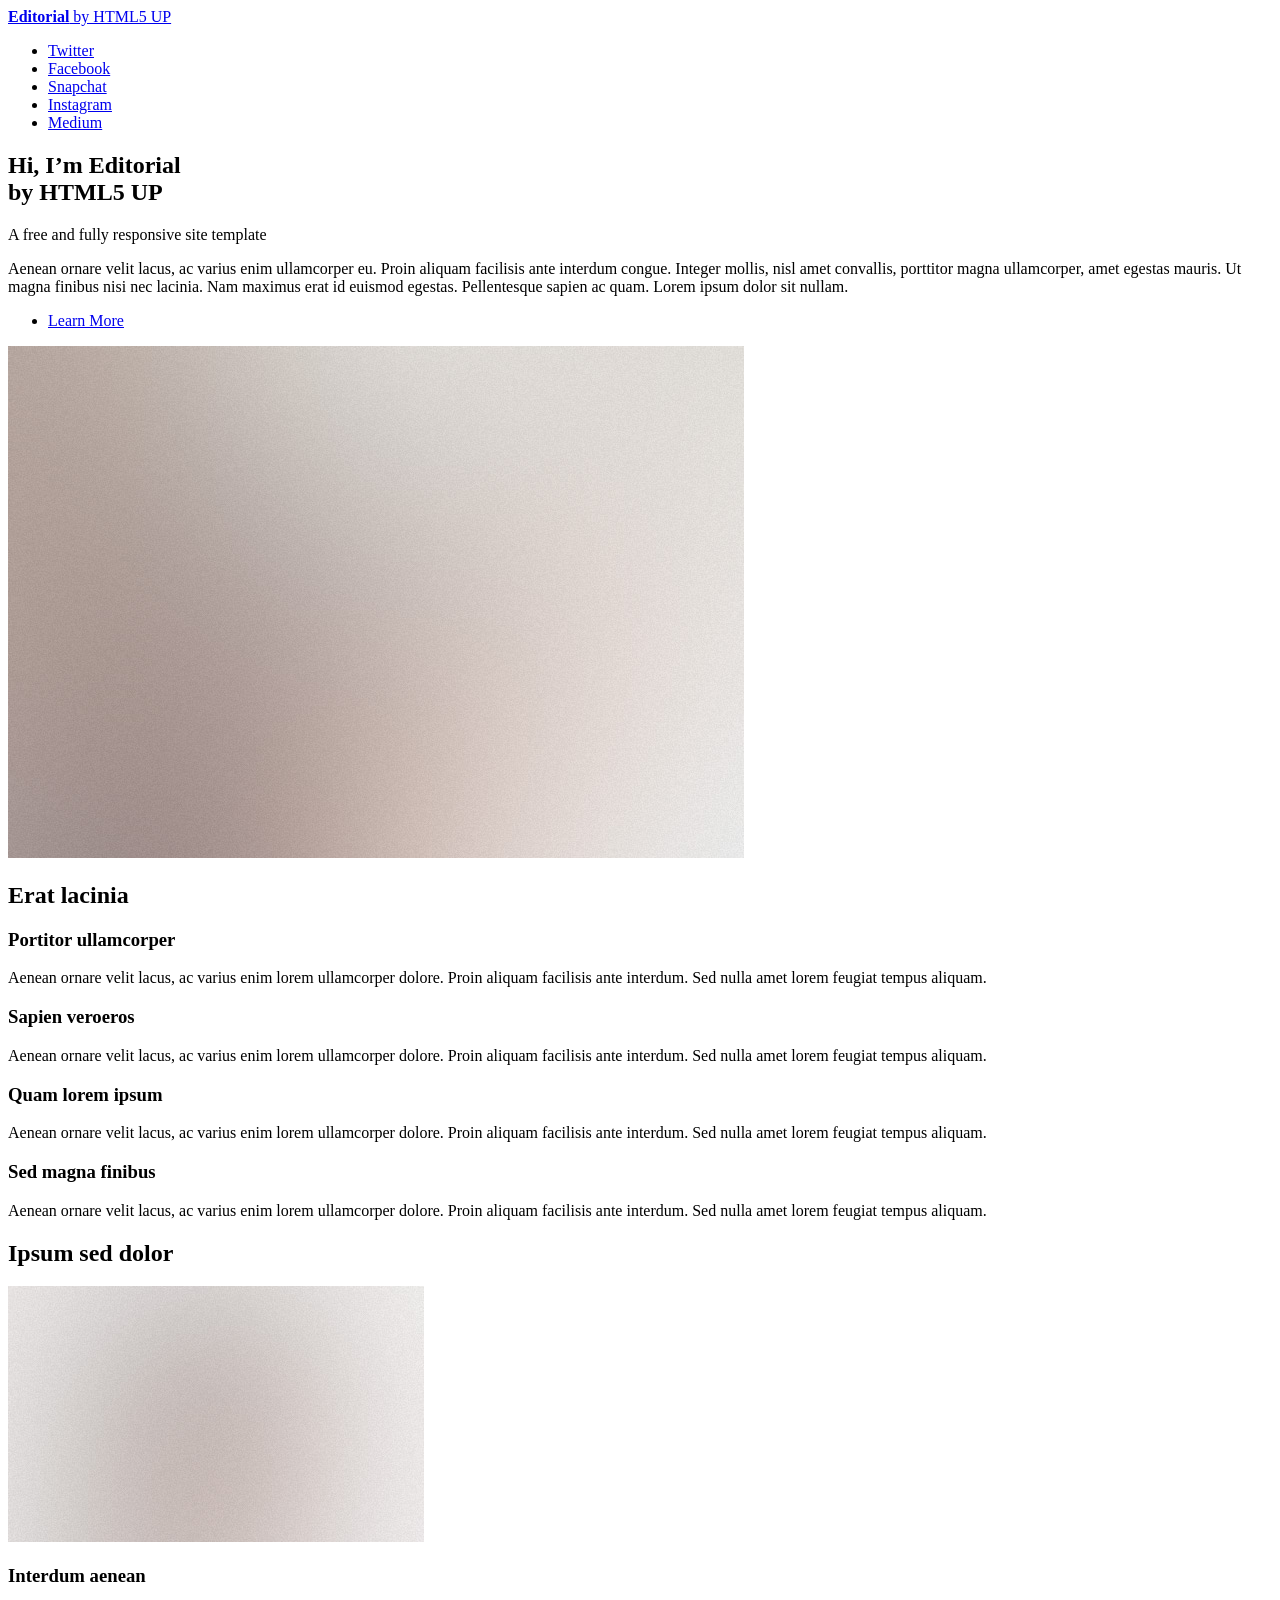
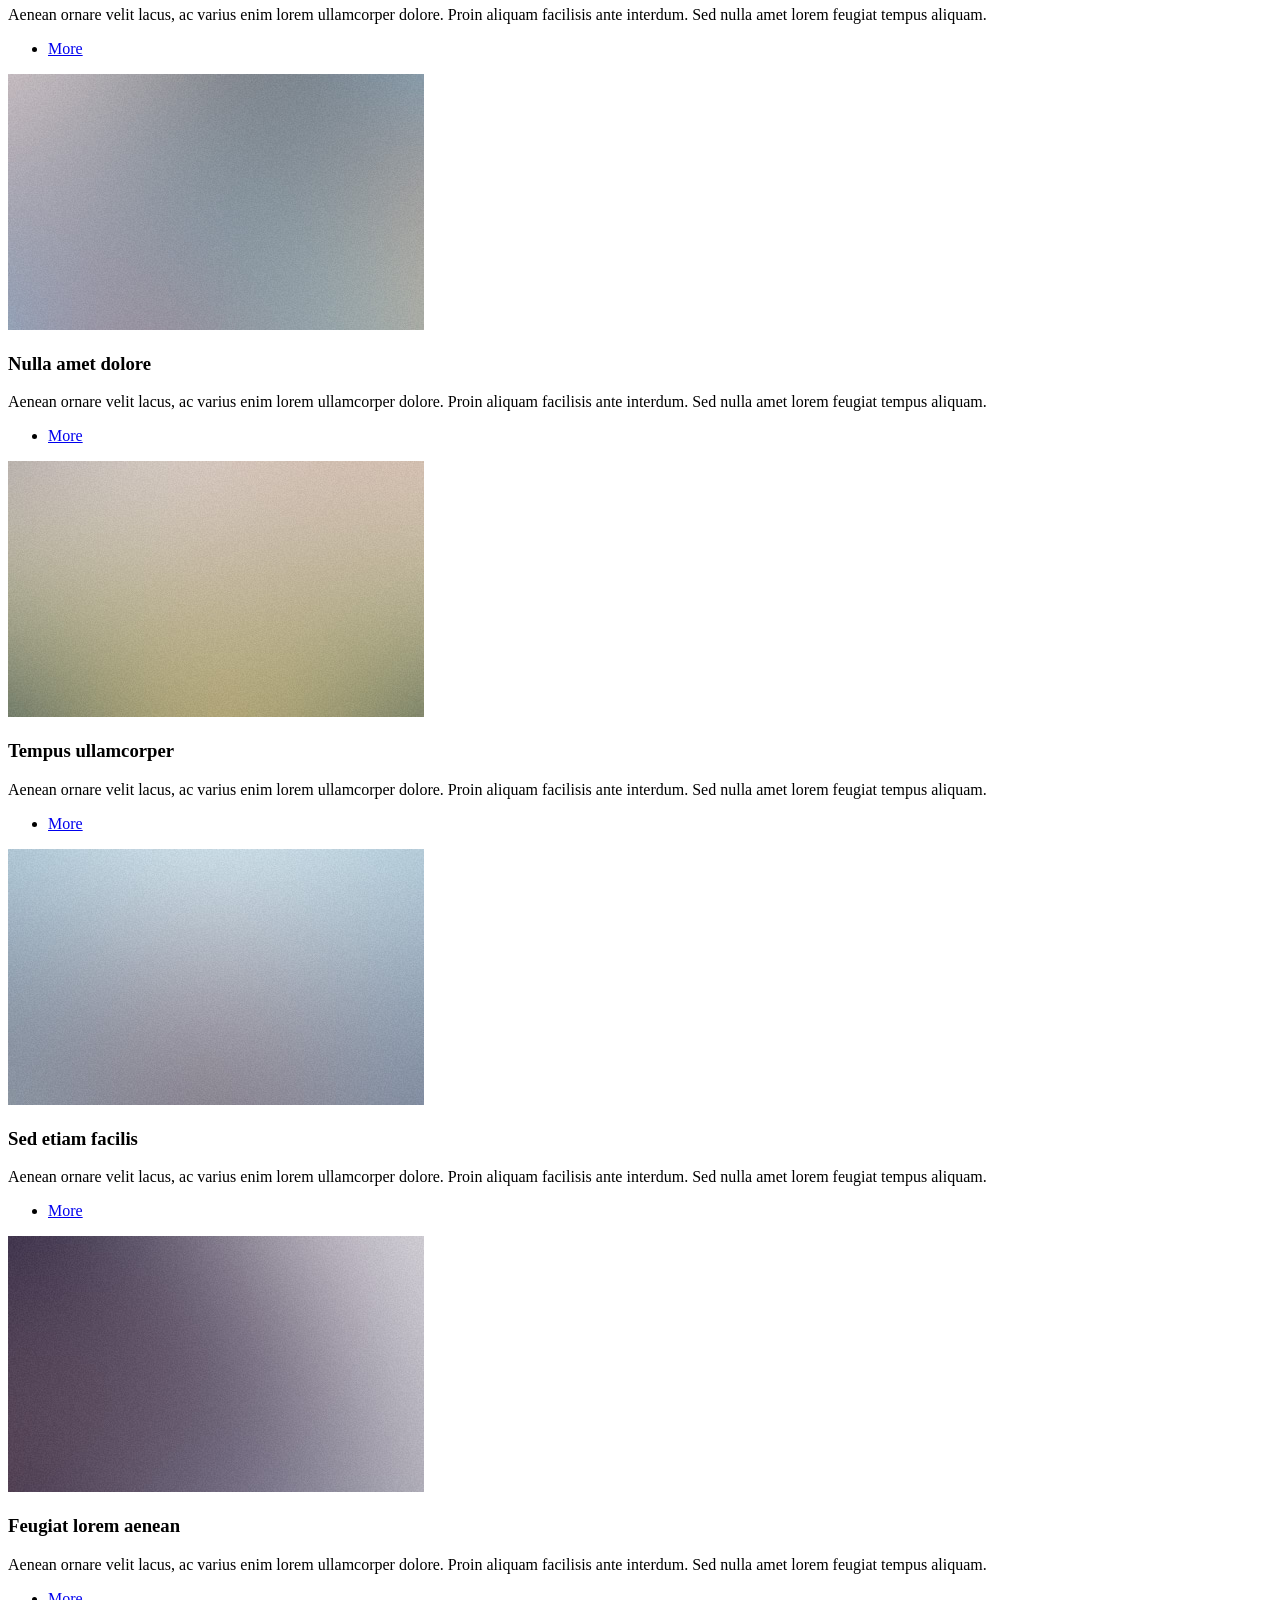
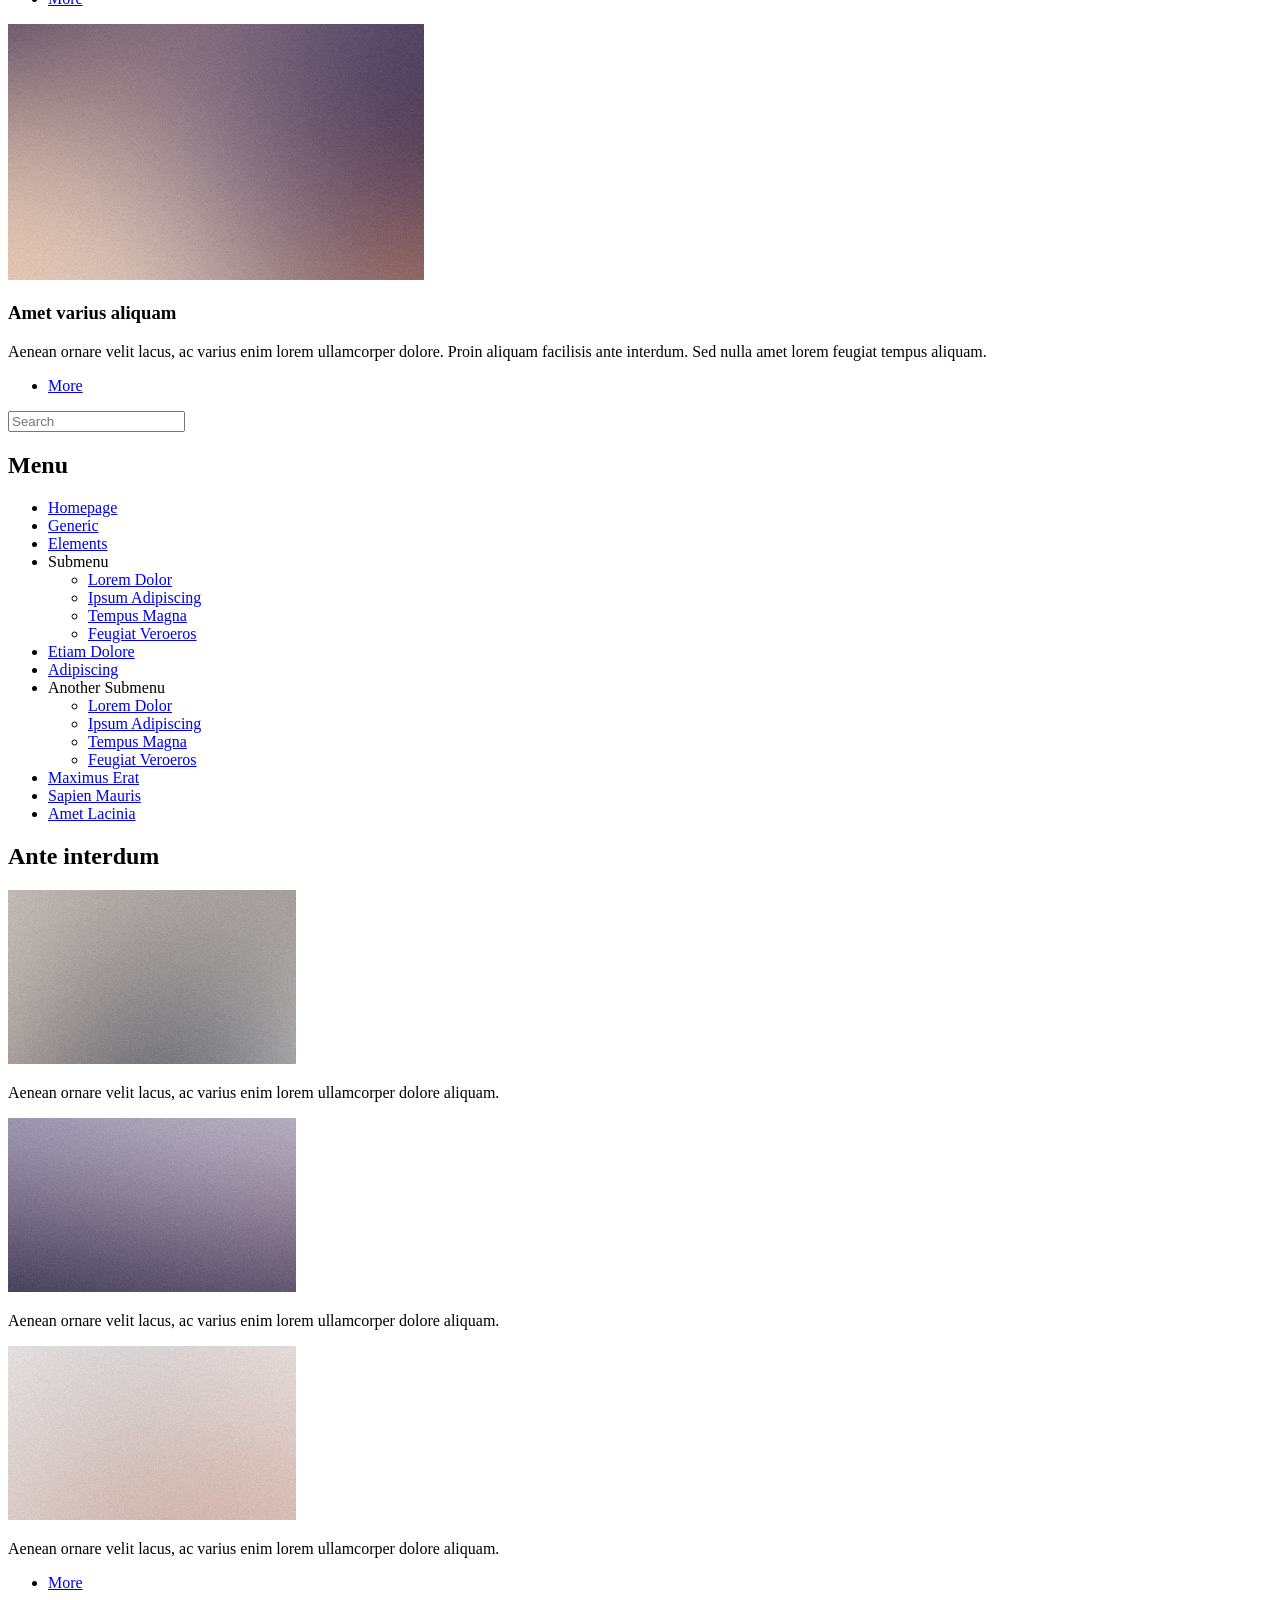
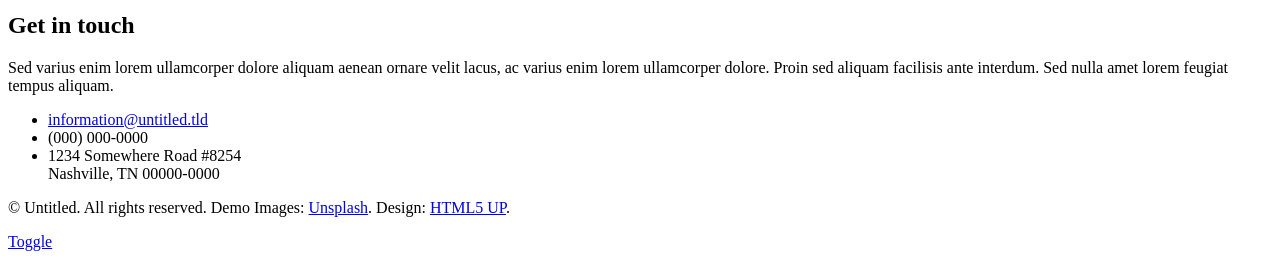
==== index.html @ 52101aff "Initial commit: HTML5 UP Editorial template" ====
<!DOCTYPE HTML>
<!--
	Editorial by HTML5 UP
	html5up.net | @ajlkn
	Free for personal and commercial use under the CCA 3.0 license (html5up.net/license)
-->
<html>
	<head>
		<title>Editorial by HTML5 UP</title>
		<meta charset="utf-8" />
		<meta name="viewport" content="width=device-width, initial-scale=1, user-scalable=no" />
		<link rel="stylesheet" href="assets/css/main.css" />
	</head>
	<body class="is-preload">

		<!-- Wrapper -->
			<div id="wrapper">

				<!-- Main -->
					<div id="main">
						<div class="inner">

							<!-- Header -->
								<header id="header">
									<a href="index.html" class="logo"><strong>Editorial</strong> by HTML5 UP</a>
									<ul class="icons">
										<li><a href="#" class="icon brands fa-twitter"><span class="label">Twitter</span></a></li>
										<li><a href="#" class="icon brands fa-facebook-f"><span class="label">Facebook</span></a></li>
										<li><a href="#" class="icon brands fa-snapchat-ghost"><span class="label">Snapchat</span></a></li>
										<li><a href="#" class="icon brands fa-instagram"><span class="label">Instagram</span></a></li>
										<li><a href="#" class="icon brands fa-medium-m"><span class="label">Medium</span></a></li>
									</ul>
								</header>

							<!-- Banner -->
								<section id="banner">
									<div class="content">
										<header>
											<h1>Hi, I’m Editorial<br />
											by HTML5 UP</h1>
											<p>A free and fully responsive site template</p>
										</header>
										<p>Aenean ornare velit lacus, ac varius enim ullamcorper eu. Proin aliquam facilisis ante interdum congue. Integer mollis, nisl amet convallis, porttitor magna ullamcorper, amet egestas mauris. Ut magna finibus nisi nec lacinia. Nam maximus erat id euismod egestas. Pellentesque sapien ac quam. Lorem ipsum dolor sit nullam.</p>
										<ul class="actions">
											<li><a href="#" class="button big">Learn More</a></li>
										</ul>
									</div>
									<span class="image object">
										<img src="images/pic10.jpg" alt="" />
									</span>
								</section>

							<!-- Section -->
								<section>
									<header class="major">
										<h2>Erat lacinia</h2>
									</header>
									<div class="features">
										<article>
											<span class="icon fa-gem"></span>
											<div class="content">
												<h3>Portitor ullamcorper</h3>
												<p>Aenean ornare velit lacus, ac varius enim lorem ullamcorper dolore. Proin aliquam facilisis ante interdum. Sed nulla amet lorem feugiat tempus aliquam.</p>
											</div>
										</article>
										<article>
											<span class="icon solid fa-paper-plane"></span>
											<div class="content">
												<h3>Sapien veroeros</h3>
												<p>Aenean ornare velit lacus, ac varius enim lorem ullamcorper dolore. Proin aliquam facilisis ante interdum. Sed nulla amet lorem feugiat tempus aliquam.</p>
											</div>
										</article>
										<article>
											<span class="icon solid fa-rocket"></span>
											<div class="content">
												<h3>Quam lorem ipsum</h3>
												<p>Aenean ornare velit lacus, ac varius enim lorem ullamcorper dolore. Proin aliquam facilisis ante interdum. Sed nulla amet lorem feugiat tempus aliquam.</p>
											</div>
										</article>
										<article>
											<span class="icon solid fa-signal"></span>
											<div class="content">
												<h3>Sed magna finibus</h3>
												<p>Aenean ornare velit lacus, ac varius enim lorem ullamcorper dolore. Proin aliquam facilisis ante interdum. Sed nulla amet lorem feugiat tempus aliquam.</p>
											</div>
										</article>
									</div>
								</section>

							<!-- Section -->
								<section>
									<header class="major">
										<h2>Ipsum sed dolor</h2>
									</header>
									<div class="posts">
										<article>
											<a href="#" class="image"><img src="images/pic01.jpg" alt="" /></a>
											<h3>Interdum aenean</h3>
											<p>Aenean ornare velit lacus, ac varius enim lorem ullamcorper dolore. Proin aliquam facilisis ante interdum. Sed nulla amet lorem feugiat tempus aliquam.</p>
											<ul class="actions">
												<li><a href="#" class="button">More</a></li>
											</ul>
										</article>
										<article>
											<a href="#" class="image"><img src="images/pic02.jpg" alt="" /></a>
											<h3>Nulla amet dolore</h3>
											<p>Aenean ornare velit lacus, ac varius enim lorem ullamcorper dolore. Proin aliquam facilisis ante interdum. Sed nulla amet lorem feugiat tempus aliquam.</p>
											<ul class="actions">
												<li><a href="#" class="button">More</a></li>
											</ul>
										</article>
										<article>
											<a href="#" class="image"><img src="images/pic03.jpg" alt="" /></a>
											<h3>Tempus ullamcorper</h3>
											<p>Aenean ornare velit lacus, ac varius enim lorem ullamcorper dolore. Proin aliquam facilisis ante interdum. Sed nulla amet lorem feugiat tempus aliquam.</p>
											<ul class="actions">
												<li><a href="#" class="button">More</a></li>
											</ul>
										</article>
										<article>
											<a href="#" class="image"><img src="images/pic04.jpg" alt="" /></a>
											<h3>Sed etiam facilis</h3>
											<p>Aenean ornare velit lacus, ac varius enim lorem ullamcorper dolore. Proin aliquam facilisis ante interdum. Sed nulla amet lorem feugiat tempus aliquam.</p>
											<ul class="actions">
												<li><a href="#" class="button">More</a></li>
											</ul>
										</article>
										<article>
											<a href="#" class="image"><img src="images/pic05.jpg" alt="" /></a>
											<h3>Feugiat lorem aenean</h3>
											<p>Aenean ornare velit lacus, ac varius enim lorem ullamcorper dolore. Proin aliquam facilisis ante interdum. Sed nulla amet lorem feugiat tempus aliquam.</p>
											<ul class="actions">
												<li><a href="#" class="button">More</a></li>
											</ul>
										</article>
										<article>
											<a href="#" class="image"><img src="images/pic06.jpg" alt="" /></a>
											<h3>Amet varius aliquam</h3>
											<p>Aenean ornare velit lacus, ac varius enim lorem ullamcorper dolore. Proin aliquam facilisis ante interdum. Sed nulla amet lorem feugiat tempus aliquam.</p>
											<ul class="actions">
												<li><a href="#" class="button">More</a></li>
											</ul>
										</article>
									</div>
								</section>

						</div>
					</div>

				<!-- Sidebar -->
					<div id="sidebar">
						<div class="inner">

							<!-- Search -->
								<section id="search" class="alt">
									<form method="post" action="#">
										<input type="text" name="query" id="query" placeholder="Search" />
									</form>
								</section>

							<!-- Menu -->
								<nav id="menu">
									<header class="major">
										<h2>Menu</h2>
									</header>
									<ul>
										<li><a href="index.html">Homepage</a></li>
										<li><a href="generic.html">Generic</a></li>
										<li><a href="elements.html">Elements</a></li>
										<li>
											<span class="opener">Submenu</span>
											<ul>
												<li><a href="#">Lorem Dolor</a></li>
												<li><a href="#">Ipsum Adipiscing</a></li>
												<li><a href="#">Tempus Magna</a></li>
												<li><a href="#">Feugiat Veroeros</a></li>
											</ul>
										</li>
										<li><a href="#">Etiam Dolore</a></li>
										<li><a href="#">Adipiscing</a></li>
										<li>
											<span class="opener">Another Submenu</span>
											<ul>
												<li><a href="#">Lorem Dolor</a></li>
												<li><a href="#">Ipsum Adipiscing</a></li>
												<li><a href="#">Tempus Magna</a></li>
												<li><a href="#">Feugiat Veroeros</a></li>
											</ul>
										</li>
										<li><a href="#">Maximus Erat</a></li>
										<li><a href="#">Sapien Mauris</a></li>
										<li><a href="#">Amet Lacinia</a></li>
									</ul>
								</nav>

							<!-- Section -->
								<section>
									<header class="major">
										<h2>Ante interdum</h2>
									</header>
									<div class="mini-posts">
										<article>
											<a href="#" class="image"><img src="images/pic07.jpg" alt="" /></a>
											<p>Aenean ornare velit lacus, ac varius enim lorem ullamcorper dolore aliquam.</p>
										</article>
										<article>
											<a href="#" class="image"><img src="images/pic08.jpg" alt="" /></a>
											<p>Aenean ornare velit lacus, ac varius enim lorem ullamcorper dolore aliquam.</p>
										</article>
										<article>
											<a href="#" class="image"><img src="images/pic09.jpg" alt="" /></a>
											<p>Aenean ornare velit lacus, ac varius enim lorem ullamcorper dolore aliquam.</p>
										</article>
									</div>
									<ul class="actions">
										<li><a href="#" class="button">More</a></li>
									</ul>
								</section>

							<!-- Section -->
								<section>
									<header class="major">
										<h2>Get in touch</h2>
									</header>
									<p>Sed varius enim lorem ullamcorper dolore aliquam aenean ornare velit lacus, ac varius enim lorem ullamcorper dolore. Proin sed aliquam facilisis ante interdum. Sed nulla amet lorem feugiat tempus aliquam.</p>
									<ul class="contact">
										<li class="icon solid fa-envelope"><a href="#">information@untitled.tld</a></li>
										<li class="icon solid fa-phone">(000) 000-0000</li>
										<li class="icon solid fa-home">1234 Somewhere Road #8254<br />
										Nashville, TN 00000-0000</li>
									</ul>
								</section>

							<!-- Footer -->
								<footer id="footer">
									<p class="copyright">&copy; Untitled. All rights reserved. Demo Images: <a href="https://unsplash.com">Unsplash</a>. Design: <a href="https://html5up.net">HTML5 UP</a>.</p>
								</footer>

						</div>
					</div>

			</div>

		<!-- Scripts -->
			<script src="assets/js/jquery.min.js"></script>
			<script src="assets/js/browser.min.js"></script>
			<script src="assets/js/breakpoints.min.js"></script>
			<script src="assets/js/util.js"></script>
			<script src="assets/js/main.js"></script>

	</body>
</html>
---- assets/css/main.css ----
@import url(fontawesome-all.min.css);
@import url("https://fonts.googleapis.com/css?family=Open+Sans:400,600,400italic,600italic|Roboto+Slab:400,700");
/*
	Editorial by HTML5 UP
	html5up.net | @ajlkn
	Free for personal and commercial use under the CCA 3.0 license (html5up.net/license)
*/
html, body, div, span, applet, object,
iframe, h1, h2, h3, h4, h5, h6, p, blockquote,
pre, a, abbr, acronym, address, big, cite,
code, del, dfn, em, img, ins, kbd, q, s, samp,
small, strike, strong, sub, sup, tt, var, b,
u, i, center, dl, dt, dd, ol, ul, li, fieldset,
form, label, legend, table, caption, tbody,
tfoot, thead, tr, th, td, article, aside,
canvas, details, embed, figure, figcaption,
footer, header, hgroup, menu, nav, output, ruby,
section, summary, time, mark, audio, video {
  margin: 0;
  padding: 0;
  border: 0;
  font-size: 100%;
  font: inherit;
  vertical-align: baseline; }

article, aside, details, figcaption, figure,
footer, header, hgroup, menu, nav, section {
  display: block; }

body {
  line-height: 1; }

ol, ul {
  list-style: none; }

blockquote, q {
  quotes: none; }
  blockquote:before, blockquote:after, q:before, q:after {
    content: '';
    content: none; }

table {
  border-collapse: collapse;
  border-spacing: 0; }

body {
  -webkit-text-size-adjust: none; }

mark {
  background-color: transparent;
  color: inherit; }

input::-moz-focus-inner {
  border: 0;
  padding: 0; }

input, select, textarea {
  -moz-appearance: none;
  -webkit-appearance: none;
  -ms-appearance: none;
  appearance: none; }

/* Basic */
@-ms-viewport {
  width: device-width; }

body {
  -ms-overflow-style: scrollbar; }

@media screen and (max-width: 480px) {
  html, body {
    min-width: 320px; } }

html {
  box-sizing: border-box; }

*, *:before, *:after {
  box-sizing: inherit; }

body {
  background: #ffffff; }
  body.is-preload *, body.is-preload *:before, body.is-preload *:after, body.is-resizing *, body.is-resizing *:before, body.is-resizing *:after {
    -moz-animation: none !important;
    -webkit-animation: none !important;
    -ms-animation: none !important;
    animation: none !important;
    -moz-transition: none !important;
    -webkit-transition: none !important;
    -ms-transition: none !important;
    transition: none !important; }

/* Type */
body, input, select, textarea {
  color: #7f888f;
  font-family: "Open Sans", sans-serif;
  font-size: 13pt;
  font-weight: 400;
  line-height: 1.65; }
  @media screen and (max-width: 1680px) {
    body, input, select, textarea {
      font-size: 11pt; } }
  @media screen and (max-width: 1280px) {
    body, input, select, textarea {
      font-size: 10pt; } }
  @media screen and (max-width: 360px) {
    body, input, select, textarea {
      font-size: 9pt; } }

a {
  -moz-transition: color 0.2s ease-in-out, border-bottom-color 0.2s ease-in-out;
  -webkit-transition: color 0.2s ease-in-out, border-bottom-color 0.2s ease-in-out;
  -ms-transition: color 0.2s ease-in-out, border-bottom-color 0.2s ease-in-out;
  transition: color 0.2s ease-in-out, border-bottom-color 0.2s ease-in-out;
  border-bottom: dotted 1px;
  color: #f56a6a;
  text-decoration: none; }
  a:hover {
    border-bottom-color: #f56a6a;
    color: #f56a6a !important; }
    a:hover strong {
      color: inherit; }

strong, b {
  color: #3d4449;
  font-weight: 600; }

em, i {
  font-style: italic; }

p {
  margin: 0 0 2em 0; }

h1, h2, h3, h4, h5, h6 {
  color: #3d4449;
  font-family: "Roboto Slab", serif;
  font-weight: 700;
  line-height: 1.5;
  margin: 0 0 1em 0; }
  h1 a, h2 a, h3 a, h4 a, h5 a, h6 a {
    color: inherit;
    text-decoration: none;
    border-bottom: 0; }

h1 {
  font-size: 4em;
  margin: 0 0 0.5em 0;
  line-height: 1.3; }

h2 {
  font-size: 1.75em; }

h3 {
  font-size: 1.25em; }

h4 {
  font-size: 1.1em; }

h5 {
  font-size: 0.9em; }

h6 {
  font-size: 0.7em; }

@media screen and (max-width: 1680px) {
  h1 {
    font-size: 3.5em; } }

@media screen and (max-width: 980px) {
  h1 {
    font-size: 3.25em; } }

@media screen and (max-width: 736px) {
  h1 {
    font-size: 2em;
    line-height: 1.4; }
  h2 {
    font-size: 1.5em; } }

sub {
  font-size: 0.8em;
  position: relative;
  top: 0.5em; }

sup {
  font-size: 0.8em;
  position: relative;
  top: -0.5em; }

blockquote {
  border-left: solid 3px rgba(210, 215, 217, 0.75);
  font-style: italic;
  margin: 0 0 2em 0;
  padding: 0.5em 0 0.5em 2em; }

code {
  background: rgba(230, 235, 237, 0.25);
  border-radius: 0.375em;
  border: solid 1px rgba(210, 215, 217, 0.75);
  font-family: "Courier New", monospace;
  font-size: 0.9em;
  margin: 0 0.25em;
  padding: 0.25em 0.65em; }

pre {
  -webkit-overflow-scrolling: touch;
  font-family: "Courier New", monospace;
  font-size: 0.9em;
  margin: 0 0 2em 0; }
  pre code {
    display: block;
    line-height: 1.75;
    padding: 1em 1.5em;
    overflow-x: auto; }

hr {
  border: 0;
  border-bottom: solid 1px rgba(210, 215, 217, 0.75);
  margin: 2em 0; }
  hr.major {
    margin: 3em 0; }

.align-left {
  text-align: left; }

.align-center {
  text-align: center; }

.align-right {
  text-align: right; }

/* Row */
.row {
  display: flex;
  flex-wrap: wrap;
  box-sizing: border-box;
  align-items: stretch; }
  .row > * {
    box-sizing: border-box; }
  .row.gtr-uniform > * > :last-child {
    margin-bottom: 0; }
  .row.aln-left {
    justify-content: flex-start; }
  .row.aln-center {
    justify-content: center; }
  .row.aln-right {
    justify-content: flex-end; }
  .row.aln-top {
    align-items: flex-start; }
  .row.aln-middle {
    align-items: center; }
  .row.aln-bottom {
    align-items: flex-end; }
  .row > .imp {
    order: -1; }
  .row > .col-1 {
    width: 8.33333%; }
  .row > .off-1 {
    margin-left: 8.33333%; }
  .row > .col-2 {
    width: 16.66667%; }
  .row > .off-2 {
    margin-left: 16.66667%; }
  .row > .col-3 {
    width: 25%; }
  .row > .off-3 {
    margin-left: 25%; }
  .row > .col-4 {
    width: 33.33333%; }
  .row > .off-4 {
    margin-left: 33.33333%; }
  .row > .col-5 {
    width: 41.66667%; }
  .row > .off-5 {
    margin-left: 41.66667%; }
  .row > .col-6 {
    width: 50%; }
  .row > .off-6 {
    margin-left: 50%; }
  .row > .col-7 {
    width: 58.33333%; }
  .row > .off-7 {
    margin-left: 58.33333%; }
  .row > .col-8 {
    width: 66.66667%; }
  .row > .off-8 {
    margin-left: 66.66667%; }
  .row > .col-9 {
    width: 75%; }
  .row > .off-9 {
    margin-left: 75%; }
  .row > .col-10 {
    width: 83.33333%; }
  .row > .off-10 {
    margin-left: 83.33333%; }
  .row > .col-11 {
    width: 91.66667%; }
  .row > .off-11 {
    margin-left: 91.66667%; }
  .row > .col-12 {
    width: 100%; }
  .row > .off-12 {
    margin-left: 100%; }
  .row.gtr-0 {
    margin-top: 0;
    margin-left: 0em; }
    .row.gtr-0 > * {
      padding: 0 0 0 0em; }
    .row.gtr-0.gtr-uniform {
      margin-top: 0em; }
      .row.gtr-0.gtr-uniform > * {
        padding-top: 0em; }
  .row.gtr-25 {
    margin-top: 0;
    margin-left: -0.375em; }
    .row.gtr-25 > * {
      padding: 0 0 0 0.375em; }
    .row.gtr-25.gtr-uniform {
      margin-top: -0.375em; }
      .row.gtr-25.gtr-uniform > * {
        padding-top: 0.375em; }
  .row.gtr-50 {
    margin-top: 0;
    margin-left: -0.75em; }
    .row.gtr-50 > * {
      padding: 0 0 0 0.75em; }
    .row.gtr-50.gtr-uniform {
      margin-top: -0.75em; }
      .row.gtr-50.gtr-uniform > * {
        padding-top: 0.75em; }
  .row {
    margin-top: 0;
    margin-left: -1.5em; }
    .row > * {
      padding: 0 0 0 1.5em; }
    .row.gtr-uniform {
      margin-top: -1.5em; }
      .row.gtr-uniform > * {
        padding-top: 1.5em; }
  .row.gtr-150 {
    margin-top: 0;
    margin-left: -2.25em; }
    .row.gtr-150 > * {
      padding: 0 0 0 2.25em; }
    .row.gtr-150.gtr-uniform {
      margin-top: -2.25em; }
      .row.gtr-150.gtr-uniform > * {
        padding-top: 2.25em; }
  .row.gtr-200 {
    margin-top: 0;
    margin-left: -3em; }
    .row.gtr-200 > * {
      padding: 0 0 0 3em; }
    .row.gtr-200.gtr-uniform {
      margin-top: -3em; }
      .row.gtr-200.gtr-uniform > * {
        padding-top: 3em; }
  @media screen and (max-width: 1680px) {
    .row {
      display: flex;
      flex-wrap: wrap;
      box-sizing: border-box;
      align-items: stretch; }
      .row > * {
        box-sizing: border-box; }
      .row.gtr-uniform > * > :last-child {
        margin-bottom: 0; }
      .row.aln-left {
        justify-content: flex-start; }
      .row.aln-center {
        justify-content: center; }
      .row.aln-right {
        justify-content: flex-end; }
      .row.aln-top {
        align-items: flex-start; }
      .row.aln-middle {
        align-items: center; }
      .row.aln-bottom {
        align-items: flex-end; }
      .row > .imp-xlarge {
        order: -1; }
      .row > .col-1-xlarge {
        width: 8.33333%; }
      .row > .off-1-xlarge {
        margin-left: 8.33333%; }
      .row > .col-2-xlarge {
        width: 16.66667%; }
      .row > .off-2-xlarge {
        margin-left: 16.66667%; }
      .row > .col-3-xlarge {
        width: 25%; }
      .row > .off-3-xlarge {
        margin-left: 25%; }
      .row > .col-4-xlarge {
        width: 33.33333%; }
      .row > .off-4-xlarge {
        margin-left: 33.33333%; }
      .row > .col-5-xlarge {
        width: 41.66667%; }
      .row > .off-5-xlarge {
        margin-left: 41.66667%; }
      .row > .col-6-xlarge {
        width: 50%; }
      .row > .off-6-xlarge {
        margin-left: 50%; }
      .row > .col-7-xlarge {
        width: 58.33333%; }
      .row > .off-7-xlarge {
        margin-left: 58.33333%; }
      .row > .col-8-xlarge {
        width: 66.66667%; }
      .row > .off-8-xlarge {
        margin-left: 66.66667%; }
      .row > .col-9-xlarge {
        width: 75%; }
      .row > .off-9-xlarge {
        margin-left: 75%; }
      .row > .col-10-xlarge {
        width: 83.33333%; }
      .row > .off-10-xlarge {
        margin-left: 83.33333%; }
      .row > .col-11-xlarge {
        width: 91.66667%; }
      .row > .off-11-xlarge {
        margin-left: 91.66667%; }
      .row > .col-12-xlarge {
        width: 100%; }
      .row > .off-12-xlarge {
        margin-left: 100%; }
      .row.gtr-0 {
        margin-top: 0;
        margin-left: 0em; }
        .row.gtr-0 > * {
          padding: 0 0 0 0em; }
        .row.gtr-0.gtr-uniform {
          margin-top: 0em; }
          .row.gtr-0.gtr-uniform > * {
            padding-top: 0em; }
      .row.gtr-25 {
        margin-top: 0;
        margin-left: -0.375em; }
        .row.gtr-25 > * {
          padding: 0 0 0 0.375em; }
        .row.gtr-25.gtr-uniform {
          margin-top: -0.375em; }
          .row.gtr-25.gtr-uniform > * {
            padding-top: 0.375em; }
      .row.gtr-50 {
        margin-top: 0;
        margin-left: -0.75em; }
        .row.gtr-50 > * {
          padding: 0 0 0 0.75em; }
        .row.gtr-50.gtr-uniform {
          margin-top: -0.75em; }
          .row.gtr-50.gtr-uniform > * {
            padding-top: 0.75em; }
      .row {
        margin-top: 0;
        margin-left: -1.5em; }
        .row > * {
          padding: 0 0 0 1.5em; }
        .row.gtr-uniform {
          margin-top: -1.5em; }
          .row.gtr-uniform > * {
            padding-top: 1.5em; }
      .row.gtr-150 {
        margin-top: 0;
        margin-left: -2.25em; }
        .row.gtr-150 > * {
          padding: 0 0 0 2.25em; }
        .row.gtr-150.gtr-uniform {
          margin-top: -2.25em; }
          .row.gtr-150.gtr-uniform > * {
            padding-top: 2.25em; }
      .row.gtr-200 {
        margin-top: 0;
        margin-left: -3em; }
        .row.gtr-200 > * {
          padding: 0 0 0 3em; }
        .row.gtr-200.gtr-uniform {
          margin-top: -3em; }
          .row.gtr-200.gtr-uniform > * {
            padding-top: 3em; } }
  @media screen and (max-width: 1280px) {
    .row {
      display: flex;
      flex-wrap: wrap;
      box-sizing: border-box;
      align-items: stretch; }
      .row > * {
        box-sizing: border-box; }
      .row.gtr-uniform > * > :last-child {
        margin-bottom: 0; }
      .row.aln-left {
        justify-content: flex-start; }
      .row.aln-center {
        justify-content: center; }
      .row.aln-right {
        justify-content: flex-end; }
      .row.aln-top {
        align-items: flex-start; }
      .row.aln-middle {
        align-items: center; }
      .row.aln-bottom {
        align-items: flex-end; }
      .row > .imp-large {
        order: -1; }
      .row > .col-1-large {
        width: 8.33333%; }
      .row > .off-1-large {
        margin-left: 8.33333%; }
      .row > .col-2-large {
        width: 16.66667%; }
      .row > .off-2-large {
        margin-left: 16.66667%; }
      .row > .col-3-large {
        width: 25%; }
      .row > .off-3-large {
        margin-left: 25%; }
      .row > .col-4-large {
        width: 33.33333%; }
      .row > .off-4-large {
        margin-left: 33.33333%; }
      .row > .col-5-large {
        width: 41.66667%; }
      .row > .off-5-large {
        margin-left: 41.66667%; }
      .row > .col-6-large {
        width: 50%; }
      .row > .off-6-large {
        margin-left: 50%; }
      .row > .col-7-large {
        width: 58.33333%; }
      .row > .off-7-large {
        margin-left: 58.33333%; }
      .row > .col-8-large {
        width: 66.66667%; }
      .row > .off-8-large {
        margin-left: 66.66667%; }
      .row > .col-9-large {
        width: 75%; }
      .row > .off-9-large {
        margin-left: 75%; }
      .row > .col-10-large {
        width: 83.33333%; }
      .row > .off-10-large {
        margin-left: 83.33333%; }
      .row > .col-11-large {
        width: 91.66667%; }
      .row > .off-11-large {
        margin-left: 91.66667%; }
      .row > .col-12-large {
        width: 100%; }
      .row > .off-12-large {
        margin-left: 100%; }
      .row.gtr-0 {
        margin-top: 0;
        margin-left: 0em; }
        .row.gtr-0 > * {
          padding: 0 0 0 0em; }
        .row.gtr-0.gtr-uniform {
          margin-top: 0em; }
          .row.gtr-0.gtr-uniform > * {
            padding-top: 0em; }
      .row.gtr-25 {
        margin-top: 0;
        margin-left: -0.375em; }
        .row.gtr-25 > * {
          padding: 0 0 0 0.375em; }
        .row.gtr-25.gtr-uniform {
          margin-top: -0.375em; }
          .row.gtr-25.gtr-uniform > * {
            padding-top: 0.375em; }
      .row.gtr-50 {
        margin-top: 0;
        margin-left: -0.75em; }
        .row.gtr-50 > * {
          padding: 0 0 0 0.75em; }
        .row.gtr-50.gtr-uniform {
          margin-top: -0.75em; }
          .row.gtr-50.gtr-uniform > * {
            padding-top: 0.75em; }
      .row {
        margin-top: 0;
        margin-left: -1.5em; }
        .row > * {
          padding: 0 0 0 1.5em; }
        .row.gtr-uniform {
          margin-top: -1.5em; }
          .row.gtr-uniform > * {
            padding-top: 1.5em; }
      .row.gtr-150 {
        margin-top: 0;
        margin-left: -2.25em; }
        .row.gtr-150 > * {
          padding: 0 0 0 2.25em; }
        .row.gtr-150.gtr-uniform {
          margin-top: -2.25em; }
          .row.gtr-150.gtr-uniform > * {
            padding-top: 2.25em; }
      .row.gtr-200 {
        margin-top: 0;
        margin-left: -3em; }
        .row.gtr-200 > * {
          padding: 0 0 0 3em; }
        .row.gtr-200.gtr-uniform {
          margin-top: -3em; }
          .row.gtr-200.gtr-uniform > * {
            padding-top: 3em; } }
  @media screen and (max-width: 980px) {
    .row {
      display: flex;
      flex-wrap: wrap;
      box-sizing: border-box;
      align-items: stretch; }
      .row > * {
        box-sizing: border-box; }
      .row.gtr-uniform > * > :last-child {
        margin-bottom: 0; }
      .row.aln-left {
        justify-content: flex-start; }
      .row.aln-center {
        justify-content: center; }
      .row.aln-right {
        justify-content: flex-end; }
      .row.aln-top {
        align-items: flex-start; }
      .row.aln-middle {
        align-items: center; }
      .row.aln-bottom {
        align-items: flex-end; }
      .row > .imp-medium {
        order: -1; }
      .row > .col-1-medium {
        width: 8.33333%; }
      .row > .off-1-medium {
        margin-left: 8.33333%; }
      .row > .col-2-medium {
        width: 16.66667%; }
      .row > .off-2-medium {
        margin-left: 16.66667%; }
      .row > .col-3-medium {
        width: 25%; }
      .row > .off-3-medium {
        margin-left: 25%; }
      .row > .col-4-medium {
        width: 33.33333%; }
      .row > .off-4-medium {
        margin-left: 33.33333%; }
      .row > .col-5-medium {
        width: 41.66667%; }
      .row > .off-5-medium {
        margin-left: 41.66667%; }
      .row > .col-6-medium {
        width: 50%; }
      .row > .off-6-medium {
        margin-left: 50%; }
      .row > .col-7-medium {
        width: 58.33333%; }
      .row > .off-7-medium {
        margin-left: 58.33333%; }
      .row > .col-8-medium {
        width: 66.66667%; }
      .row > .off-8-medium {
        margin-left: 66.66667%; }
      .row > .col-9-medium {
        width: 75%; }
      .row > .off-9-medium {
        margin-left: 75%; }
      .row > .col-10-medium {
        width: 83.33333%; }
      .row > .off-10-medium {
        margin-left: 83.33333%; }
      .row > .col-11-medium {
        width: 91.66667%; }
      .row > .off-11-medium {
        margin-left: 91.66667%; }
      .row > .col-12-medium {
        width: 100%; }
      .row > .off-12-medium {
        margin-left: 100%; }
      .row.gtr-0 {
        margin-top: 0;
        margin-left: 0em; }
        .row.gtr-0 > * {
          padding: 0 0 0 0em; }
        .row.gtr-0.gtr-uniform {
          margin-top: 0em; }
          .row.gtr-0.gtr-uniform > * {
            padding-top: 0em; }
      .row.gtr-25 {
        margin-top: 0;
        margin-left: -0.375em; }
        .row.gtr-25 > * {
          padding: 0 0 0 0.375em; }
        .row.gtr-25.gtr-uniform {
          margin-top: -0.375em; }
          .row.gtr-25.gtr-uniform > * {
            padding-top: 0.375em; }
      .row.gtr-50 {
        margin-top: 0;
        margin-left: -0.75em; }
        .row.gtr-50 > * {
          padding: 0 0 0 0.75em; }
        .row.gtr-50.gtr-uniform {
          margin-top: -0.75em; }
          .row.gtr-50.gtr-uniform > * {
            padding-top: 0.75em; }
      .row {
        margin-top: 0;
        margin-left: -1.5em; }
        .row > * {
          padding: 0 0 0 1.5em; }
        .row.gtr-uniform {
          margin-top: -1.5em; }
          .row.gtr-uniform > * {
            padding-top: 1.5em; }
      .row.gtr-150 {
        margin-top: 0;
        margin-left: -2.25em; }
        .row.gtr-150 > * {
          padding: 0 0 0 2.25em; }
        .row.gtr-150.gtr-uniform {
          margin-top: -2.25em; }
          .row.gtr-150.gtr-uniform > * {
            padding-top: 2.25em; }
      .row.gtr-200 {
        margin-top: 0;
        margin-left: -3em; }
        .row.gtr-200 > * {
          padding: 0 0 0 3em; }
        .row.gtr-200.gtr-uniform {
          margin-top: -3em; }
          .row.gtr-200.gtr-uniform > * {
            padding-top: 3em; } }
  @media screen and (max-width: 736px) {
    .row {
      display: flex;
      flex-wrap: wrap;
      box-sizing: border-box;
      align-items: stretch; }
      .row > * {
        box-sizing: border-box; }
      .row.gtr-uniform > * > :last-child {
        margin-bottom: 0; }
      .row.aln-left {
        justify-content: flex-start; }
      .row.aln-center {
        justify-content: center; }
      .row.aln-right {
        justify-content: flex-end; }
      .row.aln-top {
        align-items: flex-start; }
      .row.aln-middle {
        align-items: center; }
      .row.aln-bottom {
        align-items: flex-end; }
      .row > .imp-small {
        order: -1; }
      .row > .col-1-small {
        width: 8.33333%; }
      .row > .off-1-small {
        margin-left: 8.33333%; }
      .row > .col-2-small {
        width: 16.66667%; }
      .row > .off-2-small {
        margin-left: 16.66667%; }
      .row > .col-3-small {
        width: 25%; }
      .row > .off-3-small {
        margin-left: 25%; }
      .row > .col-4-small {
        width: 33.33333%; }
      .row > .off-4-small {
        margin-left: 33.33333%; }
      .row > .col-5-small {
        width: 41.66667%; }
      .row > .off-5-small {
        margin-left: 41.66667%; }
      .row > .col-6-small {
        width: 50%; }
      .row > .off-6-small {
        margin-left: 50%; }
      .row > .col-7-small {
        width: 58.33333%; }
      .row > .off-7-small {
        margin-left: 58.33333%; }
      .row > .col-8-small {
        width: 66.66667%; }
      .row > .off-8-small {
        margin-left: 66.66667%; }
      .row > .col-9-small {
        width: 75%; }
      .row > .off-9-small {
        margin-left: 75%; }
      .row > .col-10-small {
        width: 83.33333%; }
      .row > .off-10-small {
        margin-left: 83.33333%; }
      .row > .col-11-small {
        width: 91.66667%; }
      .row > .off-11-small {
        margin-left: 91.66667%; }
      .row > .col-12-small {
        width: 100%; }
      .row > .off-12-small {
        margin-left: 100%; }
      .row.gtr-0 {
        margin-top: 0;
        margin-left: 0em; }
        .row.gtr-0 > * {
          padding: 0 0 0 0em; }
        .row.gtr-0.gtr-uniform {
          margin-top: 0em; }
          .row.gtr-0.gtr-uniform > * {
            padding-top: 0em; }
      .row.gtr-25 {
        margin-top: 0;
        margin-left: -0.375em; }
        .row.gtr-25 > * {
          padding: 0 0 0 0.375em; }
        .row.gtr-25.gtr-uniform {
          margin-top: -0.375em; }
          .row.gtr-25.gtr-uniform > * {
            padding-top: 0.375em; }
      .row.gtr-50 {
        margin-top: 0;
        margin-left: -0.75em; }
        .row.gtr-50 > * {
          padding: 0 0 0 0.75em; }
        .row.gtr-50.gtr-uniform {
          margin-top: -0.75em; }
          .row.gtr-50.gtr-uniform > * {
            padding-top: 0.75em; }
      .row {
        margin-top: 0;
        margin-left: -1.5em; }
        .row > * {
          padding: 0 0 0 1.5em; }
        .row.gtr-uniform {
          margin-top: -1.5em; }
          .row.gtr-uniform > * {
            padding-top: 1.5em; }
      .row.gtr-150 {
        margin-top: 0;
        margin-left: -2.25em; }
        .row.gtr-150 > * {
          padding: 0 0 0 2.25em; }
        .row.gtr-150.gtr-uniform {
          margin-top: -2.25em; }
          .row.gtr-150.gtr-uniform > * {
            padding-top: 2.25em; }
      .row.gtr-200 {
        margin-top: 0;
        margin-left: -3em; }
        .row.gtr-200 > * {
          padding: 0 0 0 3em; }
        .row.gtr-200.gtr-uniform {
          margin-top: -3em; }
          .row.gtr-200.gtr-uniform > * {
            padding-top: 3em; } }
  @media screen and (max-width: 480px) {
    .row {
      display: flex;
      flex-wrap: wrap;
      box-sizing: border-box;
      align-items: stretch; }
      .row > * {
        box-sizing: border-box; }
      .row.gtr-uniform > * > :last-child {
        margin-bottom: 0; }
      .row.aln-left {
        justify-content: flex-start; }
      .row.aln-center {
        justify-content: center; }
      .row.aln-right {
        justify-content: flex-end; }
      .row.aln-top {
        align-items: flex-start; }
      .row.aln-middle {
        align-items: center; }
      .row.aln-bottom {
        align-items: flex-end; }
      .row > .imp-xsmall {
        order: -1; }
      .row > .col-1-xsmall {
        width: 8.33333%; }
      .row > .off-1-xsmall {
        margin-left: 8.33333%; }
      .row > .col-2-xsmall {
        width: 16.66667%; }
      .row > .off-2-xsmall {
        margin-left: 16.66667%; }
      .row > .col-3-xsmall {
        width: 25%; }
      .row > .off-3-xsmall {
        margin-left: 25%; }
      .row > .col-4-xsmall {
        width: 33.33333%; }
      .row > .off-4-xsmall {
        margin-left: 33.33333%; }
      .row > .col-5-xsmall {
        width: 41.66667%; }
      .row > .off-5-xsmall {
        margin-left: 41.66667%; }
      .row > .col-6-xsmall {
        width: 50%; }
      .row > .off-6-xsmall {
        margin-left: 50%; }
      .row > .col-7-xsmall {
        width: 58.33333%; }
      .row > .off-7-xsmall {
        margin-left: 58.33333%; }
      .row > .col-8-xsmall {
        width: 66.66667%; }
      .row > .off-8-xsmall {
        margin-left: 66.66667%; }
      .row > .col-9-xsmall {
        width: 75%; }
      .row > .off-9-xsmall {
        margin-left: 75%; }
      .row > .col-10-xsmall {
        width: 83.33333%; }
      .row > .off-10-xsmall {
        margin-left: 83.33333%; }
      .row > .col-11-xsmall {
        width: 91.66667%; }
      .row > .off-11-xsmall {
        margin-left: 91.66667%; }
      .row > .col-12-xsmall {
        width: 100%; }
      .row > .off-12-xsmall {
        margin-left: 100%; }
      .row.gtr-0 {
        margin-top: 0;
        margin-left: 0em; }
        .row.gtr-0 > * {
          padding: 0 0 0 0em; }
        .row.gtr-0.gtr-uniform {
          margin-top: 0em; }
          .row.gtr-0.gtr-uniform > * {
            padding-top: 0em; }
      .row.gtr-25 {
        margin-top: 0;
        margin-left: -0.375em; }
        .row.gtr-25 > * {
          padding: 0 0 0 0.375em; }
        .row.gtr-25.gtr-uniform {
          margin-top: -0.375em; }
          .row.gtr-25.gtr-uniform > * {
            padding-top: 0.375em; }
      .row.gtr-50 {
        margin-top: 0;
        margin-left: -0.75em; }
        .row.gtr-50 > * {
          padding: 0 0 0 0.75em; }
        .row.gtr-50.gtr-uniform {
          margin-top: -0.75em; }
          .row.gtr-50.gtr-uniform > * {
            padding-top: 0.75em; }
      .row {
        margin-top: 0;
        margin-left: -1.5em; }
        .row > * {
          padding: 0 0 0 1.5em; }
        .row.gtr-uniform {
          margin-top: -1.5em; }
          .row.gtr-uniform > * {
            padding-top: 1.5em; }
      .row.gtr-150 {
        margin-top: 0;
        margin-left: -2.25em; }
        .row.gtr-150 > * {
          padding: 0 0 0 2.25em; }
        .row.gtr-150.gtr-uniform {
          margin-top: -2.25em; }
          .row.gtr-150.gtr-uniform > * {
            padding-top: 2.25em; }
      .row.gtr-200 {
        margin-top: 0;
        margin-left: -3em; }
        .row.gtr-200 > * {
          padding: 0 0 0 3em; }
        .row.gtr-200.gtr-uniform {
          margin-top: -3em; }
          .row.gtr-200.gtr-uniform > * {
            padding-top: 3em; } }

/* Section/Article */
section.special, article.special {
  text-align: center; }

header p {
  font-family: "Roboto Slab", serif;
  font-size: 1em;
  font-weight: 400;
  letter-spacing: 0.075em;
  margin-top: -0.5em;
  text-transform: uppercase; }

header.major > :last-child {
  border-bottom: solid 3px #f56a6a;
  display: inline-block;
  margin: 0 0 2em 0;
  padding: 0 0.75em 0.5em 0; }

header.main > :last-child {
  margin: 0 0 1em 0; }

/* Form */
form {
  margin: 0 0 2em 0; }

label {
  color: #3d4449;
  display: block;
  font-size: 0.9em;
  font-weight: 600;
  margin: 0 0 1em 0; }

input[type="text"],
input[type="password"],
input[type="email"],
input[type="tel"],
input[type="search"],
input[type="url"],
select,
textarea {
  -moz-appearance: none;
  -webkit-appearance: none;
  -ms-appearance: none;
  appearance: none;
  background: #ffffff;
  border-radius: 0.375em;
  border: none;
  border: solid 1px rgba(210, 215, 217, 0.75);
  color: inherit;
  display: block;
  outline: 0;
  padding: 0 1em;
  text-decoration: none;
  width: 100%; }
  input[type="text"]:invalid,
  input[type="password"]:invalid,
  input[type="email"]:invalid,
  input[type="tel"]:invalid,
  input[type="search"]:invalid,
  input[type="url"]:invalid,
  select:invalid,
  textarea:invalid {
    box-shadow: none; }
  input[type="text"]:focus,
  input[type="password"]:focus,
  input[type="email"]:focus,
  input[type="tel"]:focus,
  input[type="search"]:focus,
  input[type="url"]:focus,
  select:focus,
  textarea:focus {
    border-color: #f56a6a;
    box-shadow: 0 0 0 1px #f56a6a; }

select {
  background-image: url("data:image/svg+xml;charset=utf8,%3Csvg xmlns='http://www.w3.org/2000/svg' width='40' height='40' preserveAspectRatio='none' viewBox='0 0 40 40'%3E%3Cpath d='M9.4,12.3l10.4,10.4l10.4-10.4c0.2-0.2,0.5-0.4,0.9-0.4c0.3,0,0.6,0.1,0.9,0.4l3.3,3.3c0.2,0.2,0.4,0.5,0.4,0.9 c0,0.4-0.1,0.6-0.4,0.9L20.7,31.9c-0.2,0.2-0.5,0.4-0.9,0.4c-0.3,0-0.6-0.1-0.9-0.4L4.3,17.3c-0.2-0.2-0.4-0.5-0.4-0.9 c0-0.4,0.1-0.6,0.4-0.9l3.3-3.3c0.2-0.2,0.5-0.4,0.9-0.4S9.1,12.1,9.4,12.3z' fill='rgba(210, 215, 217, 0.75)' /%3E%3C/svg%3E");
  background-size: 1.25em;
  background-repeat: no-repeat;
  background-position: calc(100% - 1em) center;
  height: 2.75em;
  padding-right: 2.75em;
  text-overflow: ellipsis; }
  select option {
    color: #3d4449;
    background: #ffffff; }
  select:focus::-ms-value {
    background-color: transparent; }
  select::-ms-expand {
    display: none; }

input[type="text"],
input[type="password"],
input[type="email"],
input[type="tel"],
input[type="search"],
input[type="url"],
select {
  height: 2.75em; }

textarea {
  padding: 0.75em 1em; }

input[type="checkbox"],
input[type="radio"] {
  -moz-appearance: none;
  -webkit-appearance: none;
  -ms-appearance: none;
  appearance: none;
  display: block;
  float: left;
  margin-right: -2em;
  opacity: 0;
  width: 1em;
  z-index: -1; }
  input[type="checkbox"] + label,
  input[type="radio"] + label {
    text-decoration: none;
    color: #7f888f;
    cursor: pointer;
    display: inline-block;
    font-size: 1em;
    font-weight: 400;
    padding-left: 2.4em;
    padding-right: 0.75em;
    position: relative; }
    input[type="checkbox"] + label:before,
    input[type="radio"] + label:before {
      -moz-osx-font-smoothing: grayscale;
      -webkit-font-smoothing: antialiased;
      display: inline-block;
      font-style: normal;
      font-variant: normal;
      text-rendering: auto;
      line-height: 1;
      text-transform: none !important;
      font-family: 'Font Awesome 5 Free';
      font-weight: 900; }
    input[type="checkbox"] + label:before,
    input[type="radio"] + label:before {
      background: #ffffff;
      border-radius: 0.375em;
      border: solid 1px rgba(210, 215, 217, 0.75);
      content: '';
      display: inline-block;
      font-size: 0.8em;
      height: 2.0625em;
      left: 0;
      line-height: 2.0625em;
      position: absolute;
      text-align: center;
      top: 0;
      width: 2.0625em; }
  input[type="checkbox"]:checked + label:before,
  input[type="radio"]:checked + label:before {
    background: #3d4449;
    border-color: #3d4449;
    color: #ffffff;
    content: '\f00c'; }
  input[type="checkbox"]:focus + label:before,
  input[type="radio"]:focus + label:before {
    border-color: #f56a6a;
    box-shadow: 0 0 0 1px #f56a6a; }

input[type="checkbox"] + label:before {
  border-radius: 0.375em; }

input[type="radio"] + label:before {
  border-radius: 100%; }

::-webkit-input-placeholder {
  color: #9fa3a6 !important;
  opacity: 1.0; }

:-moz-placeholder {
  color: #9fa3a6 !important;
  opacity: 1.0; }

::-moz-placeholder {
  color: #9fa3a6 !important;
  opacity: 1.0; }

:-ms-input-placeholder {
  color: #9fa3a6 !important;
  opacity: 1.0; }

/* Box */
.box {
  border-radius: 0.375em;
  border: solid 1px rgba(210, 215, 217, 0.75);
  margin-bottom: 2em;
  padding: 1.5em; }
  .box > :last-child,
  .box > :last-child > :last-child,
  .box > :last-child > :last-child > :last-child {
    margin-bottom: 0; }
  .box.alt {
    border: 0;
    border-radius: 0;
    padding: 0; }

/* Icon */
.icon {
  text-decoration: none;
  border-bottom: none;
  position: relative; }
  .icon:before {
    -moz-osx-font-smoothing: grayscale;
    -webkit-font-smoothing: antialiased;
    display: inline-block;
    font-style: normal;
    font-variant: normal;
    text-rendering: auto;
    line-height: 1;
    text-transform: none !important;
    font-family: 'Font Awesome 5 Free';
    font-weight: 400; }
  .icon > .label {
    display: none; }
  .icon:before {
    line-height: inherit; }
  .icon.solid:before {
    font-weight: 900; }
  .icon.brands:before {
    font-family: 'Font Awesome 5 Brands'; }

/* Image */
.image {
  border-radius: 0.375em;
  border: 0;
  display: inline-block;
  position: relative; }
  .image img {
    border-radius: 0.375em;
    display: block; }
  .image.left, .image.right {
    max-width: 40%; }
    .image.left img, .image.right img {
      width: 100%; }
  .image.left {
    float: left;
    padding: 0 1.5em 1em 0;
    top: 0.25em; }
  .image.right {
    float: right;
    padding: 0 0 1em 1.5em;
    top: 0.25em; }
  .image.fit {
    display: block;
    margin: 0 0 2em 0;
    width: 100%; }
    .image.fit img {
      width: 100%; }
  .image.main {
    display: block;
    margin: 0 0 3em 0;
    width: 100%; }
    .image.main img {
      width: 100%; }

a.image {
  overflow: hidden; }
  a.image img {
    -moz-transition: -moz-transform 0.2s ease;
    -webkit-transition: -webkit-transform 0.2s ease;
    -ms-transition: -ms-transform 0.2s ease;
    transition: transform 0.2s ease; }
  a.image:hover img {
    -moz-transform: scale(1.075);
    -webkit-transform: scale(1.075);
    -ms-transform: scale(1.075);
    transform: scale(1.075); }

/* List */
ol {
  list-style: decimal;
  margin: 0 0 2em 0;
  padding-left: 1.25em; }
  ol li {
    padding-left: 0.25em; }

ul {
  list-style: disc;
  margin: 0 0 2em 0;
  padding-left: 1em; }
  ul li {
    padding-left: 0.5em; }
  ul.alt {
    list-style: none;
    padding-left: 0; }
    ul.alt li {
      border-top: solid 1px rgba(210, 215, 217, 0.75);
      padding: 0.5em 0; }
      ul.alt li:first-child {
        border-top: 0;
        padding-top: 0; }

dl {
  margin: 0 0 2em 0; }
  dl dt {
    display: block;
    font-weight: 600;
    margin: 0 0 1em 0; }
  dl dd {
    margin-left: 2em; }

/* Actions */
ul.actions {
  display: -moz-flex;
  display: -webkit-flex;
  display: -ms-flex;
  display: flex;
  cursor: default;
  list-style: none;
  margin-left: -1em;
  padding-left: 0; }
  ul.actions li {
    padding: 0 0 0 1em;
    vertical-align: middle; }
  ul.actions.special {
    -moz-justify-content: center;
    -webkit-justify-content: center;
    -ms-justify-content: center;
    justify-content: center;
    width: 100%;
    margin-left: 0; }
    ul.actions.special li:first-child {
      padding-left: 0; }
  ul.actions.stacked {
    -moz-flex-direction: column;
    -webkit-flex-direction: column;
    -ms-flex-direction: column;
    flex-direction: column;
    margin-left: 0; }
    ul.actions.stacked li {
      padding: 1.3em 0 0 0; }
      ul.actions.stacked li:first-child {
        padding-top: 0; }
  ul.actions.fit {
    width: calc(100% + 1em); }
    ul.actions.fit li {
      -moz-flex-grow: 1;
      -webkit-flex-grow: 1;
      -ms-flex-grow: 1;
      flex-grow: 1;
      -moz-flex-shrink: 1;
      -webkit-flex-shrink: 1;
      -ms-flex-shrink: 1;
      flex-shrink: 1;
      width: 100%; }
      ul.actions.fit li > * {
        width: 100%; }
    ul.actions.fit.stacked {
      width: 100%; }

/* Icons */
ul.icons {
  cursor: default;
  list-style: none;
  padding-left: 0; }
  ul.icons li {
    display: inline-block;
    padding: 0 1em 0 0; }
    ul.icons li:last-child {
      padding-right: 0; }
    ul.icons li .icon {
      color: inherit; }
      ul.icons li .icon:before {
        font-size: 1.25em; }

/* Contact */
ul.contact {
  list-style: none;
  padding: 0; }
  ul.contact li {
    text-decoration: none;
    border-top: solid 1px rgba(210, 215, 217, 0.75);
    margin: 1.5em 0 0 0;
    padding: 1.5em 0 0 3em;
    position: relative; }
    ul.contact li:before {
      -moz-osx-font-smoothing: grayscale;
      -webkit-font-smoothing: antialiased;
      display: inline-block;
      font-style: normal;
      font-variant: normal;
      text-rendering: auto;
      line-height: 1;
      text-transform: none !important;
      font-family: 'Font Awesome 5 Free';
      font-weight: 400; }
    ul.contact li:before {
      color: #f56a6a;
      display: inline-block;
      font-size: 1.5em;
      height: 1.125em;
      left: 0;
      line-height: 1.125em;
      position: absolute;
      text-align: center;
      top: 1em;
      width: 1.5em; }
    ul.contact li:first-child {
      border-top: 0;
      margin-top: 0;
      padding-top: 0; }
      ul.contact li:first-child:before {
        top: 0; }
    ul.contact li a {
      color: inherit; }

/* Pagination */
ul.pagination {
  cursor: default;
  list-style: none;
  padding-left: 0; }
  ul.pagination li {
    display: inline-block;
    padding-left: 0;
    vertical-align: middle; }
    ul.pagination li > .page {
      -moz-transition: background-color 0.2s ease-in-out, color 0.2s ease-in-out;
      -webkit-transition: background-color 0.2s ease-in-out, color 0.2s ease-in-out;
      -ms-transition: background-color 0.2s ease-in-out, color 0.2s ease-in-out;
      transition: background-color 0.2s ease-in-out, color 0.2s ease-in-out;
      border-bottom: 0;
      border-radius: 0.375em;
      display: inline-block;
      font-size: 0.8em;
      font-weight: 600;
      height: 2em;
      line-height: 2em;
      margin: 0 0.125em;
      min-width: 2em;
      padding: 0 0.5em;
      text-align: center; }
      ul.pagination li > .page.active {
        background-color: #f56a6a;
        color: #ffffff !important; }
        ul.pagination li > .page.active:hover {
          background-color: #f67878; }
        ul.pagination li > .page.active:active {
          background-color: #f45c5c; }
    ul.pagination li:first-child {
      padding-right: 0.75em; }
    ul.pagination li:last-child {
      padding-left: 0.75em; }
  @media screen and (max-width: 480px) {
    ul.pagination li:nth-child(n+2):nth-last-child(n+2) {
      display: none; }
    ul.pagination li:first-child {
      padding-right: 0; } }

/* Table */
.table-wrapper {
  -webkit-overflow-scrolling: touch;
  overflow-x: auto; }

table {
  margin: 0 0 2em 0;
  width: 100%; }
  table tbody tr {
    border: solid 1px rgba(210, 215, 217, 0.75);
    border-left: 0;
    border-right: 0; }
    table tbody tr:nth-child(2n + 1) {
      background-color: rgba(230, 235, 237, 0.25); }
  table td {
    padding: 0.75em 0.75em; }
  table th {
    color: #3d4449;
    font-size: 0.9em;
    font-weight: 600;
    padding: 0 0.75em 0.75em 0.75em;
    text-align: left; }
  table thead {
    border-bottom: solid 2px rgba(210, 215, 217, 0.75); }
  table tfoot {
    border-top: solid 2px rgba(210, 215, 217, 0.75); }
  table.alt {
    border-collapse: separate; }
    table.alt tbody tr td {
      border: solid 1px rgba(210, 215, 217, 0.75);
      border-left-width: 0;
      border-top-width: 0; }
      table.alt tbody tr td:first-child {
        border-left-width: 1px; }
    table.alt tbody tr:first-child td {
      border-top-width: 1px; }
    table.alt thead {
      border-bottom: 0; }
    table.alt tfoot {
      border-top: 0; }

/* Button */
input[type="submit"],
input[type="reset"],
input[type="button"],
button,
.button {
  -moz-appearance: none;
  -webkit-appearance: none;
  -ms-appearance: none;
  appearance: none;
  -moz-transition: background-color 0.2s ease-in-out, color 0.2s ease-in-out;
  -webkit-transition: background-color 0.2s ease-in-out, color 0.2s ease-in-out;
  -ms-transition: background-color 0.2s ease-in-out, color 0.2s ease-in-out;
  transition: background-color 0.2s ease-in-out, color 0.2s ease-in-out;
  background-color: transparent;
  border-radius: 0.375em;
  border: 0;
  box-shadow: inset 0 0 0 2px #f56a6a;
  color: #f56a6a !important;
  cursor: pointer;
  display: inline-block;
  font-family: "Roboto Slab", serif;
  font-size: 0.8em;
  font-weight: 700;
  height: 3.5em;
  letter-spacing: 0.075em;
  line-height: 3.5em;
  padding: 0 2.25em;
  text-align: center;
  text-decoration: none;
  text-transform: uppercase;
  white-space: nowrap; }
  input[type="submit"]:hover,
  input[type="reset"]:hover,
  input[type="button"]:hover,
  button:hover,
  .button:hover {
    background-color: rgba(245, 106, 106, 0.05); }
  input[type="submit"]:active,
  input[type="reset"]:active,
  input[type="button"]:active,
  button:active,
  .button:active {
    background-color: rgba(245, 106, 106, 0.15); }
  input[type="submit"].icon:before,
  input[type="reset"].icon:before,
  input[type="button"].icon:before,
  button.icon:before,
  .button.icon:before {
    margin-right: 0.5em; }
  input[type="submit"].fit,
  input[type="reset"].fit,
  input[type="button"].fit,
  button.fit,
  .button.fit {
    width: 100%; }
  input[type="submit"].small,
  input[type="reset"].small,
  input[type="button"].small,
  button.small,
  .button.small {
    font-size: 0.6em; }
  input[type="submit"].large,
  input[type="reset"].large,
  input[type="button"].large,
  button.large,
  .button.large {
    font-size: 1em;
    height: 3.65em;
    line-height: 3.65em; }
  input[type="submit"].primary,
  input[type="reset"].primary,
  input[type="button"].primary,
  button.primary,
  .button.primary {
    background-color: #f56a6a;
    box-shadow: none;
    color: #ffffff !important; }
    input[type="submit"].primary:hover,
    input[type="reset"].primary:hover,
    input[type="button"].primary:hover,
    button.primary:hover,
    .button.primary:hover {
      background-color: #f67878; }
    input[type="submit"].primary:active,
    input[type="reset"].primary:active,
    input[type="button"].primary:active,
    button.primary:active,
    .button.primary:active {
      background-color: #f45c5c; }
  input[type="submit"].disabled, input[type="submit"]:disabled,
  input[type="reset"].disabled,
  input[type="reset"]:disabled,
  input[type="button"].disabled,
  input[type="button"]:disabled,
  button.disabled,
  button:disabled,
  .button.disabled,
  .button:disabled {
    pointer-events: none;
    opacity: 0.25; }

/* Mini Posts */
.mini-posts article {
  border-top: solid 1px rgba(210, 215, 217, 0.75);
  margin-top: 2em;
  padding-top: 2em; }
  .mini-posts article .image {
    display: block;
    margin: 0 0 1.5em 0; }
    .mini-posts article .image img {
      display: block;
      width: 100%; }
  .mini-posts article:first-child {
    border-top: 0;
    margin-top: 0;
    padding-top: 0; }

/* Features */
.features {
  display: -moz-flex;
  display: -webkit-flex;
  display: -ms-flex;
  display: flex;
  -moz-flex-wrap: wrap;
  -webkit-flex-wrap: wrap;
  -ms-flex-wrap: wrap;
  flex-wrap: wrap;
  margin: 0 0 2em -3em;
  width: calc(100% + 3em); }
  .features article {
    -moz-align-items: center;
    -webkit-align-items: center;
    -ms-align-items: center;
    align-items: center;
    display: -moz-flex;
    display: -webkit-flex;
    display: -ms-flex;
    display: flex;
    margin: 0 0 3em 3em;
    position: relative;
    width: calc(50% - 3em); }
    .features article:nth-child(2n - 1) {
      margin-right: 1.5em; }
    .features article:nth-child(2n) {
      margin-left: 1.5em; }
    .features article:nth-last-child(1), .features article:nth-last-child(2) {
      margin-bottom: 0; }
    .features article .icon {
      -moz-flex-grow: 0;
      -webkit-flex-grow: 0;
      -ms-flex-grow: 0;
      flex-grow: 0;
      -moz-flex-shrink: 0;
      -webkit-flex-shrink: 0;
      -ms-flex-shrink: 0;
      flex-shrink: 0;
      display: block;
      height: 10em;
      line-height: 10em;
      margin: 0 2em 0 0;
      text-align: center;
      width: 10em; }
      .features article .icon:before {
        color: #f56a6a;
        font-size: 2.75rem;
        position: relative;
        top: 0.05em; }
      .features article .icon:after {
        -moz-transform: rotate(45deg);
        -webkit-transform: rotate(45deg);
        -ms-transform: rotate(45deg);
        transform: rotate(45deg);
        border-radius: 0.25rem;
        border: solid 2px rgba(210, 215, 217, 0.75);
        content: '';
        display: block;
        height: 7em;
        left: 50%;
        margin: -3.5em 0 0 -3.5em;
        position: absolute;
        top: 50%;
        width: 7em; }
    .features article .content {
      -moz-flex-grow: 1;
      -webkit-flex-grow: 1;
      -ms-flex-grow: 1;
      flex-grow: 1;
      -moz-flex-shrink: 1;
      -webkit-flex-shrink: 1;
      -ms-flex-shrink: 1;
      flex-shrink: 1;
      width: 100%; }
      .features article .content > :last-child {
        margin-bottom: 0; }
  @media screen and (max-width: 980px) {
    .features {
      margin: 0 0 2em 0;
      width: 100%; }
      .features article {
        margin: 0 0 3em 0;
        width: 100%; }
        .features article:nth-child(2n - 1) {
          margin-right: 0; }
        .features article:nth-child(2n) {
          margin-left: 0; }
        .features article:nth-last-child(1), .features article:nth-last-child(2) {
          margin-bottom: 3em; }
        .features article:last-child {
          margin-bottom: 0; }
        .features article .icon {
          height: 8em;
          line-height: 8em;
          width: 8em; }
          .features article .icon:before {
            font-size: 2.25rem; }
          .features article .icon:after {
            height: 6em;
            margin: -3em 0 0 -3em;
            width: 6em; } }
  @media screen and (max-width: 480px) {
    .features article {
      -moz-flex-direction: column;
      -webkit-flex-direction: column;
      -ms-flex-direction: column;
      flex-direction: column;
      -moz-align-items: -moz-flex-start;
      -webkit-align-items: -webkit-flex-start;
      -ms-align-items: -ms-flex-start;
      align-items: flex-start; }
      .features article .icon {
        height: 6em;
        line-height: 6em;
        margin: 0 0 1.5em 0;
        width: 6em; }
        .features article .icon:before {
          font-size: 1.5rem; }
        .features article .icon:after {
          height: 4em;
          margin: -2em 0 0 -2em;
          width: 4em; } }
  @media screen and (max-width: 480px) {
    .features article .icon:before {
      font-size: 1.25rem; } }

/* Posts */
.posts {
  display: -moz-flex;
  display: -webkit-flex;
  display: -ms-flex;
  display: flex;
  -moz-flex-wrap: wrap;
  -webkit-flex-wrap: wrap;
  -ms-flex-wrap: wrap;
  flex-wrap: wrap;
  margin: 0 0 2em -6em;
  width: calc(100% + 6em); }
  .posts article {
    -moz-flex-grow: 0;
    -webkit-flex-grow: 0;
    -ms-flex-grow: 0;
    flex-grow: 0;
    -moz-flex-shrink: 1;
    -webkit-flex-shrink: 1;
    -ms-flex-shrink: 1;
    flex-shrink: 1;
    margin: 0 0 6em 6em;
    position: relative;
    width: calc(33.33333% - 6em); }
    .posts article:before {
      background: rgba(210, 215, 217, 0.75);
      content: '';
      display: block;
      height: calc(100% + 6em);
      left: -3em;
      position: absolute;
      top: 0;
      width: 1px; }
    .posts article:after {
      background: rgba(210, 215, 217, 0.75);
      bottom: -3em;
      content: '';
      display: block;
      height: 1px;
      position: absolute;
      right: 0;
      width: calc(100% + 6em); }
    .posts article > :last-child {
      margin-bottom: 0; }
    .posts article .image {
      display: block;
      margin: 0 0 2em 0; }
      .posts article .image img {
        display: block;
        width: 100%; }
  @media screen and (min-width: 1681px) {
    .posts article:nth-child(3n + 1):before {
      display: none; }
    .posts article:nth-child(3n + 1):after {
      width: 100%; }
    .posts article:nth-last-child(1), .posts article:nth-last-child(2), .posts article:nth-last-child(3) {
      margin-bottom: 0; }
      .posts article:nth-last-child(1):before, .posts article:nth-last-child(2):before, .posts article:nth-last-child(3):before {
        height: 100%; }
      .posts article:nth-last-child(1):after, .posts article:nth-last-child(2):after, .posts article:nth-last-child(3):after {
        display: none; } }
  @media screen and (max-width: 1680px) {
    .posts article {
      width: calc(50% - 6em); }
      .posts article:nth-last-child(3) {
        margin-bottom: 6em; } }
  @media screen and (min-width: 481px) and (max-width: 1680px) {
    .posts article:nth-child(2n + 1):before {
      display: none; }
    .posts article:nth-child(2n + 1):after {
      width: 100%; }
    .posts article:nth-last-child(1), .posts article:nth-last-child(2) {
      margin-bottom: 0; }
      .posts article:nth-last-child(1):before, .posts article:nth-last-child(2):before {
        height: 100%; }
      .posts article:nth-last-child(1):after, .posts article:nth-last-child(2):after {
        display: none; } }
  @media screen and (max-width: 736px) {
    .posts {
      margin: 0 0 2em -4.5em;
      width: calc(100% + 4.5em); }
      .posts article {
        margin: 0 0 4.5em 4.5em;
        width: calc(50% - 4.5em); }
        .posts article:before {
          height: calc(100% + 4.5em);
          left: -2.25em; }
        .posts article:after {
          bottom: -2.25em;
          width: calc(100% + 4.5em); }
        .posts article:nth-last-child(3) {
          margin-bottom: 4.5em; } }
  @media screen and (max-width: 480px) {
    .posts {
      margin: 0 0 2em 0;
      width: 100%; }
      .posts article {
        margin: 0 0 4.5em 0;
        width: 100%; }
        .posts article:before {
          display: none; }
        .posts article:after {
          width: 100%; }
        .posts article:last-child {
          margin-bottom: 0; }
          .posts article:last-child:after {
            display: none; } }

/* Wrapper */
#wrapper {
  display: -moz-flex;
  display: -webkit-flex;
  display: -ms-flex;
  display: flex;
  -moz-flex-direction: row-reverse;
  -webkit-flex-direction: row-reverse;
  -ms-flex-direction: row-reverse;
  flex-direction: row-reverse;
  min-height: 100vh; }

/* Main */
#main {
  -moz-flex-grow: 1;
  -webkit-flex-grow: 1;
  -ms-flex-grow: 1;
  flex-grow: 1;
  -moz-flex-shrink: 1;
  -webkit-flex-shrink: 1;
  -ms-flex-shrink: 1;
  flex-shrink: 1;
  width: 100%; }
  #main > .inner {
    padding: 0 6em 0.1em 6em ;
    margin: 0 auto;
    max-width: 110em; }
    #main > .inner > section {
      padding: 6em 0 4em 0 ;
      border-top: solid 2px rgba(210, 215, 217, 0.75); }
      #main > .inner > section:first-of-type {
        border-top: 0 !important; }
  @media screen and (max-width: 1680px) {
    #main > .inner {
      padding: 0 5em 0.1em 5em ; }
      #main > .inner > section {
        padding: 5em 0 3em 0 ; } }
  @media screen and (max-width: 1280px) {
    #main > .inner {
      padding: 0 4em 0.1em 4em ; }
      #main > .inner > section {
        padding: 4em 0 2em 0 ; } }
  @media screen and (max-width: 736px) {
    #main > .inner {
      padding: 0 2em 0.1em 2em ; }
      #main > .inner > section {
        padding: 3em 0 1em 0 ; } }

/* Sidebar */
#search form {
  text-decoration: none;
  position: relative; }
  #search form:before {
    -moz-osx-font-smoothing: grayscale;
    -webkit-font-smoothing: antialiased;
    display: inline-block;
    font-style: normal;
    font-variant: normal;
    text-rendering: auto;
    line-height: 1;
    text-transform: none !important;
    font-family: 'Font Awesome 5 Free';
    font-weight: 900; }
  #search form:before {
    -moz-transform: scaleX(-1);
    -webkit-transform: scaleX(-1);
    -ms-transform: scaleX(-1);
    transform: scaleX(-1);
    color: #7f888f;
    content: '\f002';
    cursor: default;
    display: block;
    font-size: 1.5em;
    height: 2em;
    line-height: 2em;
    opacity: 0.325;
    position: absolute;
    right: 0;
    text-align: center;
    top: 0;
    width: 2em; }
  #search form input[type="text"] {
    padding-right: 2.75em; }

#sidebar {
  -moz-flex-grow: 0;
  -webkit-flex-grow: 0;
  -ms-flex-grow: 0;
  flex-grow: 0;
  -moz-flex-shrink: 0;
  -webkit-flex-shrink: 0;
  -ms-flex-shrink: 0;
  flex-shrink: 0;
  -moz-transition: margin-left 0.5s ease, box-shadow 0.5s ease;
  -webkit-transition: margin-left 0.5s ease, box-shadow 0.5s ease;
  -ms-transition: margin-left 0.5s ease, box-shadow 0.5s ease;
  transition: margin-left 0.5s ease, box-shadow 0.5s ease;
  background-color: #f5f6f7;
  font-size: 0.9em;
  position: relative;
  width: 26em; }
  #sidebar h2 {
    font-size: 1.38889em; }
  #sidebar > .inner {
    padding: 2.22222em 2.22222em 2.44444em 2.22222em ;
    position: relative;
    width: 26em; }
    #sidebar > .inner > * {
      border-bottom: solid 2px rgba(210, 215, 217, 0.75);
      margin: 0 0 3.5em 0;
      padding: 0 0 3.5em 0; }
      #sidebar > .inner > * > :last-child {
        margin-bottom: 0; }
      #sidebar > .inner > *:last-child {
        border-bottom: 0;
        margin-bottom: 0;
        padding-bottom: 0; }
    #sidebar > .inner > .alt {
      background-color: #eff1f2;
      border-bottom: 0;
      margin: -2.22222em 0 4.44444em -2.22222em;
      padding: 2.22222em;
      width: calc(100% + 4.44444em); }
  #sidebar .toggle {
    text-decoration: none;
    -moz-transition: left 0.5s ease;
    -webkit-transition: left 0.5s ease;
    -ms-transition: left 0.5s ease;
    transition: left 0.5s ease;
    -webkit-tap-highlight-color: rgba(255, 255, 255, 0);
    border: 0;
    display: block;
    height: 7.5em;
    left: 26em;
    line-height: 7.5em;
    outline: 0;
    overflow: hidden;
    position: absolute;
    text-align: center;
    text-indent: -15em;
    white-space: nowrap;
    top: 0;
    width: 6em;
    z-index: 10000; }
    #sidebar .toggle:before {
      -moz-osx-font-smoothing: grayscale;
      -webkit-font-smoothing: antialiased;
      display: inline-block;
      font-style: normal;
      font-variant: normal;
      text-rendering: auto;
      line-height: 1;
      text-transform: none !important;
      font-family: 'Font Awesome 5 Free';
      font-weight: 900; }
    #sidebar .toggle:before {
      content: '\f0c9';
      font-size: 2rem;
      height: inherit;
      left: 0;
      line-height: inherit;
      position: absolute;
      text-indent: 0;
      top: 0;
      width: inherit; }
  #sidebar.inactive {
    margin-left: -26em; }
  @media screen and (max-width: 1680px) {
    #sidebar {
      width: 24em; }
      #sidebar > .inner {
        padding: 1.66667em 1.66667em 1.33333em 1.66667em ;
        width: 24em; }
        #sidebar > .inner > .alt {
          margin: -1.66667em 0 3.33333em -1.66667em;
          padding: 1.66667em;
          width: calc(100% + 3.33333em); }
      #sidebar .toggle {
        height: 6.25em;
        left: 24em;
        line-height: 6.25em;
        text-indent: 5em;
        width: 5em; }
        #sidebar .toggle:before {
          font-size: 1.5rem; }
      #sidebar.inactive {
        margin-left: -24em; } }
  @media screen and (max-width: 1280px) {
    #sidebar {
      box-shadow: 0 0 5em 0 rgba(0, 0, 0, 0.175);
      height: 100%;
      left: 0;
      position: fixed;
      top: 0;
      z-index: 10000; }
      #sidebar.inactive {
        box-shadow: none; }
      #sidebar > .inner {
        -webkit-overflow-scrolling: touch;
        height: 100%;
        left: 0;
        overflow-x: hidden;
        overflow-y: auto;
        position: absolute;
        top: 0; }
        #sidebar > .inner:after {
          content: '';
          display: block;
          height: 4em;
          width: 100%; }
      #sidebar .toggle {
        text-indent: 6em;
        width: 6em; }
        #sidebar .toggle:before {
          font-size: 1.5rem;
          margin-left: -0.4375em; }
      body.is-preload #sidebar {
        display: none; } }
  @media screen and (max-width: 736px) {
    #sidebar .toggle {
      text-indent: 7.25em;
      width: 7.25em; }
      #sidebar .toggle:before {
        color: #7f888f;
        margin-left: -0.0625em;
        margin-top: -0.25em;
        font-size: 1.1rem;
        z-index: 1; }
      #sidebar .toggle:after {
        background: rgba(222, 225, 226, 0.75);
        border-radius: 0.375em;
        content: '';
        height: 3.5em;
        left: 1em;
        position: absolute;
        top: 1em;
        width: 5em; } }

/* Header */
#header {
  display: -moz-flex;
  display: -webkit-flex;
  display: -ms-flex;
  display: flex;
  border-bottom: solid 5px #f56a6a;
  padding: 6em 0 1em 0;
  position: relative; }
  #header > * {
    -moz-flex: 1;
    -webkit-flex: 1;
    -ms-flex: 1;
    flex: 1;
    margin-bottom: 0; }
  #header .logo {
    border-bottom: 0;
    color: inherit;
    font-family: "Roboto Slab", serif;
    font-size: 1.125em; }
  #header .icons {
    text-align: right; }
  @media screen and (max-width: 1680px) {
    #header {
      padding-top: 5em; } }
  @media screen and (max-width: 736px) {
    #header {
      padding-top: 6.5em; }
      #header .logo {
        font-size: 1.25em;
        margin: 0; }
      #header .icons {
        height: 5em;
        line-height: 5em;
        position: absolute;
        right: -0.5em;
        top: 0; } }

/* Banner */
#banner {
  padding: 6em 0 4em 0 ;
  display: -moz-flex;
  display: -webkit-flex;
  display: -ms-flex;
  display: flex; }
  #banner h1 {
    margin-top: -0.125em; }
  #banner .content {
    -moz-flex-grow: 1;
    -webkit-flex-grow: 1;
    -ms-flex-grow: 1;
    flex-grow: 1;
    -moz-flex-shrink: 1;
    -webkit-flex-shrink: 1;
    -ms-flex-shrink: 1;
    flex-shrink: 1;
    width: 50%; }
  #banner .image {
    -moz-flex-grow: 0;
    -webkit-flex-grow: 0;
    -ms-flex-grow: 0;
    flex-grow: 0;
    -moz-flex-shrink: 0;
    -webkit-flex-shrink: 0;
    -ms-flex-shrink: 0;
    flex-shrink: 0;
    display: block;
    margin: 0 0 2em 4em;
    width: 50%; }
    #banner .image img {
      height: 100%;
      -moz-object-fit: cover;
      -webkit-object-fit: cover;
      -ms-object-fit: cover;
      object-fit: cover;
      -moz-object-position: center;
      -webkit-object-position: center;
      -ms-object-position: center;
      object-position: center;
      width: 100%; }
  @media screen and (orientation: portrait) {
    #banner {
      -moz-flex-direction: column-reverse;
      -webkit-flex-direction: column-reverse;
      -ms-flex-direction: column-reverse;
      flex-direction: column-reverse; }
      #banner h1 br {
        display: none; }
      #banner .content {
        -moz-flex-grow: 0;
        -webkit-flex-grow: 0;
        -ms-flex-grow: 0;
        flex-grow: 0;
        -moz-flex-shrink: 0;
        -webkit-flex-shrink: 0;
        -ms-flex-shrink: 0;
        flex-shrink: 0;
        width: 100%; }
      #banner .image {
        -moz-flex-grow: 0;
        -webkit-flex-grow: 0;
        -ms-flex-grow: 0;
        flex-grow: 0;
        -moz-flex-shrink: 0;
        -webkit-flex-shrink: 0;
        -ms-flex-shrink: 0;
        flex-shrink: 0;
        margin: 0 0 4em 0;
        height: 25em;
        max-height: 50vh;
        min-height: 18em;
        width: 100%; } }
  @media screen and (orientation: portrait) and (max-width: 480px) {
    #banner .image {
      max-height: 35vh; } }

/* Footer */
#footer .copyright {
  color: #9fa3a6;
  font-size: 0.9em; }
  #footer .copyright a {
    color: inherit; }

/* Menu */
#menu ul {
  -moz-user-select: none;
  -webkit-user-select: none;
  -ms-user-select: none;
  user-select: none;
  color: #3d4449;
  font-family: "Roboto Slab", serif;
  font-weight: 400;
  letter-spacing: 0.075em;
  list-style: none;
  margin-bottom: 0;
  padding: 0;
  text-transform: uppercase; }
  #menu ul a, #menu ul span {
    border-bottom: 0;
    color: inherit;
    cursor: pointer;
    display: block;
    font-size: 0.9em;
    padding: 0.625em 0; }
    #menu ul a:hover, #menu ul span:hover {
      color: #f56a6a; }
    #menu ul a.opener, #menu ul span.opener {
      -moz-transition: color 0.2s ease-in-out;
      -webkit-transition: color 0.2s ease-in-out;
      -ms-transition: color 0.2s ease-in-out;
      transition: color 0.2s ease-in-out;
      text-decoration: none;
      -webkit-tap-highlight-color: rgba(255, 255, 255, 0);
      position: relative; }
      #menu ul a.opener:before, #menu ul span.opener:before {
        -moz-osx-font-smoothing: grayscale;
        -webkit-font-smoothing: antialiased;
        display: inline-block;
        font-style: normal;
        font-variant: normal;
        text-rendering: auto;
        line-height: 1;
        text-transform: none !important;
        font-family: 'Font Awesome 5 Free';
        font-weight: 900; }
      #menu ul a.opener:before, #menu ul span.opener:before {
        -moz-transition: color 0.2s ease-in-out, -moz-transform 0.2s ease-in-out;
        -webkit-transition: color 0.2s ease-in-out, -webkit-transform 0.2s ease-in-out;
        -ms-transition: color 0.2s ease-in-out, -ms-transform 0.2s ease-in-out;
        transition: color 0.2s ease-in-out, transform 0.2s ease-in-out;
        color: #9fa3a6;
        content: '\f078';
        position: absolute;
        right: 0; }
      #menu ul a.opener:hover:before, #menu ul span.opener:hover:before {
        color: #f56a6a; }
      #menu ul a.opener.active + ul, #menu ul span.opener.active + ul {
        display: block; }
      #menu ul a.opener.active:before, #menu ul span.opener.active:before {
        -moz-transform: rotate(-180deg);
        -webkit-transform: rotate(-180deg);
        -ms-transform: rotate(-180deg);
        transform: rotate(-180deg); }

#menu > ul > li {
  border-top: solid 1px rgba(210, 215, 217, 0.75);
  margin: 0.5em 0 0 0;
  padding: 0.5em 0 0 0; }
  #menu > ul > li > ul {
    color: #9fa3a6;
    display: none;
    margin: 0.5em 0 1.5em 0;
    padding-left: 1em; }
    #menu > ul > li > ul a, #menu > ul > li > ul span {
      font-size: 0.8em; }
    #menu > ul > li > ul > li {
      margin: 0.125em 0 0 0;
      padding: 0.125em 0 0 0; }
  #menu > ul > li:first-child {
    border-top: 0;
    margin-top: 0;
    padding-top: 0; }
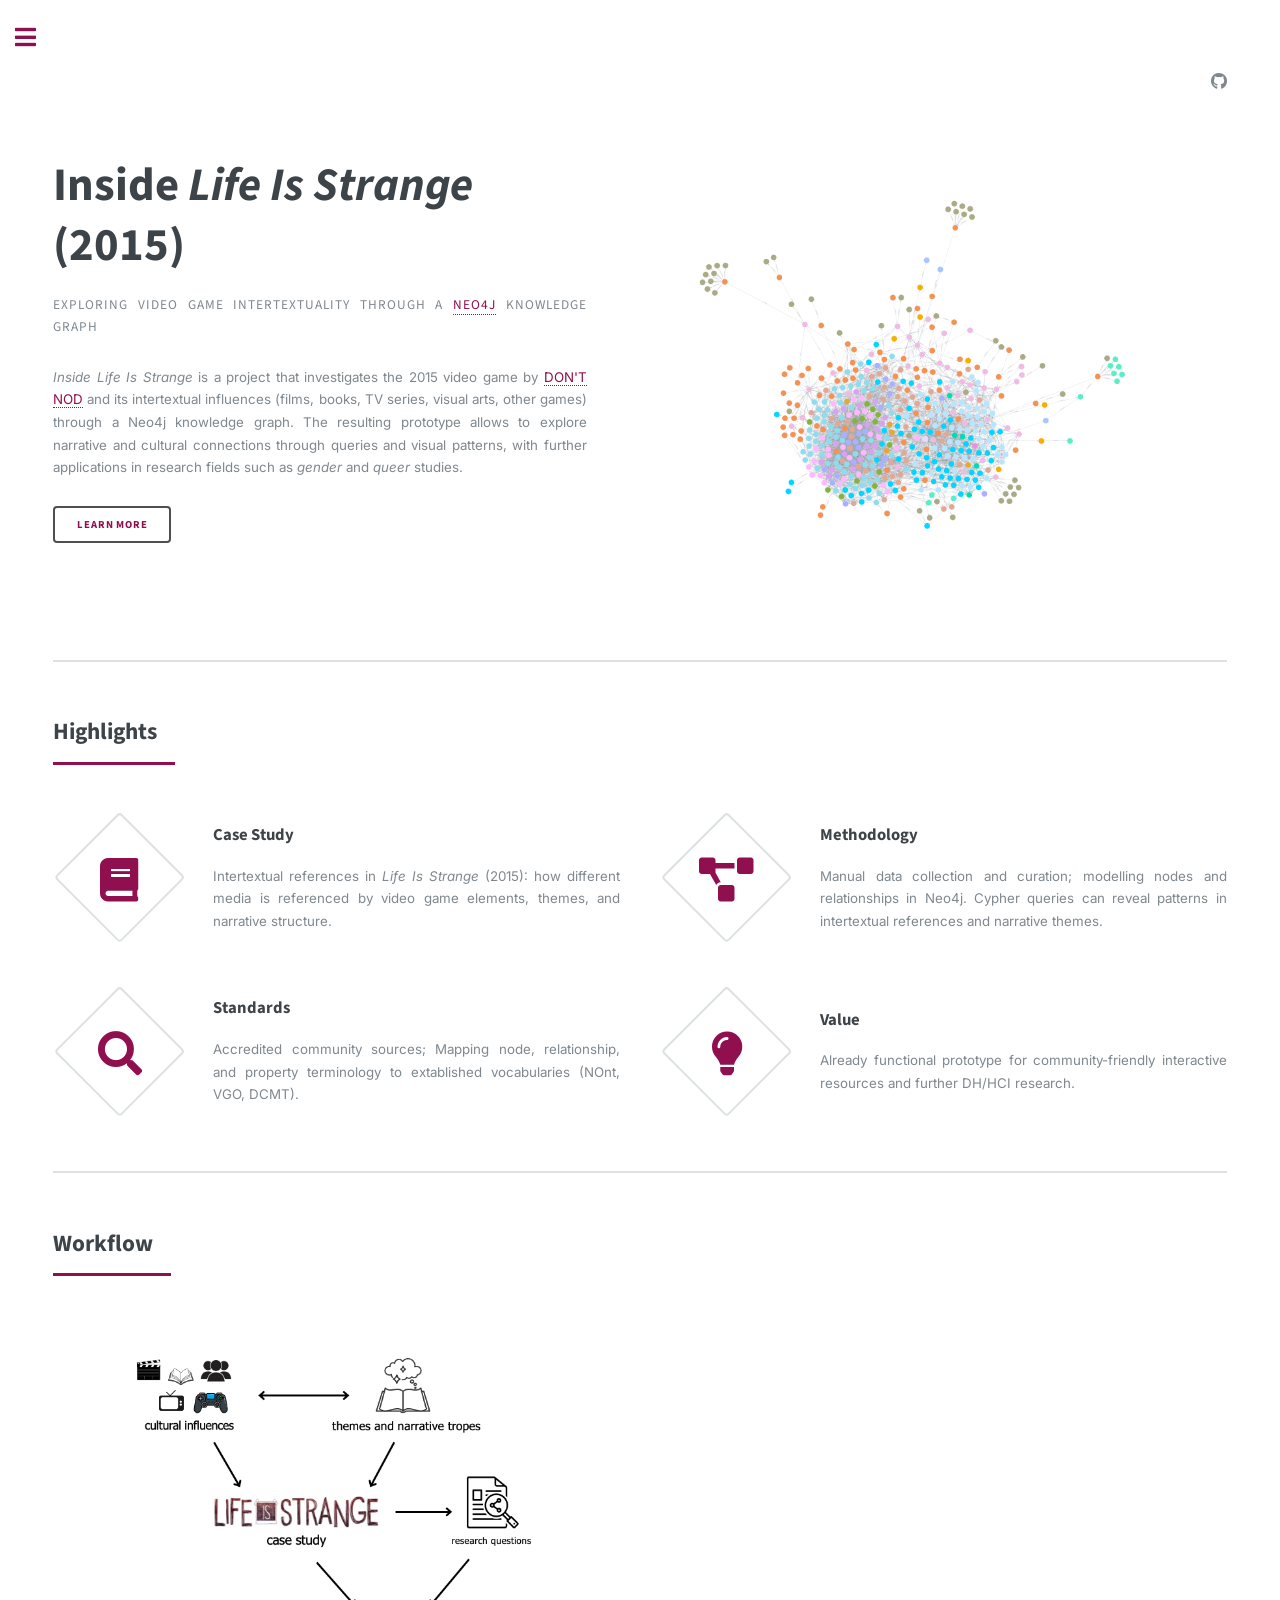
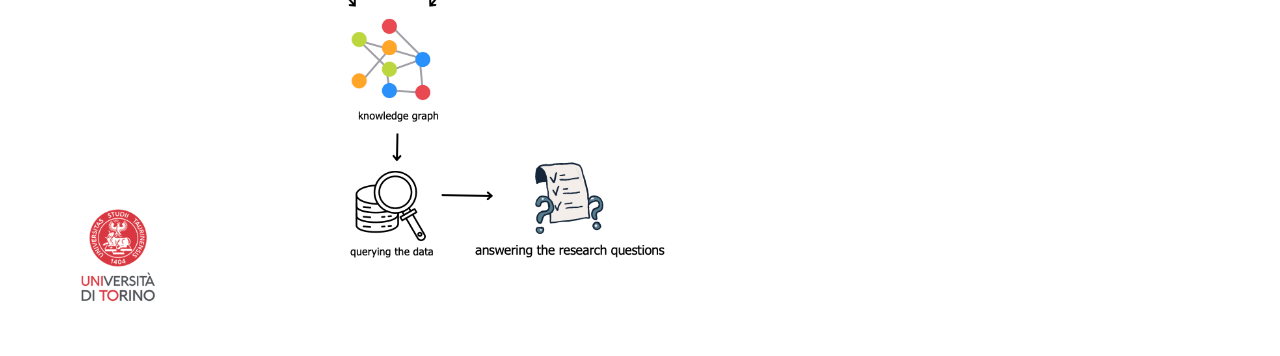
==== commit 7baf897c: "Update homepage text" ====
--- a/index.html
+++ b/index.html
@@ -4,9 +4,9 @@
 	html5up.net | @ajlkn
 	Free for personal and commercial use under the CCA 3.0 license (html5up.net/license)
 -->
-<html>
+<html lang="en">
 	<head>
-		<title>Editorial by HTML5 UP</title>
+		<title>Inside Life Is Strange</title>
 		<meta charset="utf-8" />
 		<meta name="viewport" content="width=device-width, initial-scale=1, user-scalable=no" />
 		<link rel="stylesheet" href="assets/css/main.css" />
@@ -22,13 +22,8 @@
 
 							<!-- Header -->
 								<header id="header">
-									<a href="index.html" class="logo"><strong>Editorial</strong> by HTML5 UP</a>
 									<ul class="icons">
-										<li><a href="#" class="icon brands fa-twitter"><span class="label">Twitter</span></a></li>
-										<li><a href="#" class="icon brands fa-facebook-f"><span class="label">Facebook</span></a></li>
-										<li><a href="#" class="icon brands fa-snapchat-ghost"><span class="label">Snapchat</span></a></li>
-										<li><a href="#" class="icon brands fa-instagram"><span class="label">Instagram</span></a></li>
-										<li><a href="#" class="icon brands fa-medium-m"><span class="label">Medium</span></a></li>
+										<li><a href="https://github.com/ariadne28/inside-lis-project" target="_blank" class="icon brands fa-github"><span class="label">Github</span></a></li>
 									</ul>
 								</header>
 
@@ -36,52 +31,51 @@
 								<section id="banner">
 									<div class="content">
 										<header>
-											<h1>Hi, I’m Editorial<br />
-											by HTML5 UP</h1>
-											<p>A free and fully responsive site template</p>
+											<h1>Inside <i>Life Is Strange</i> (2015)</h1>
+											<p>Exploring video game intertextuality through a <a href="https://neo4j.com/" target="blank">Neo4j</a> Knowledge Graph</p>
 										</header>
-										<p>Aenean ornare velit lacus, ac varius enim ullamcorper eu. Proin aliquam facilisis ante interdum congue. Integer mollis, nisl amet convallis, porttitor magna ullamcorper, amet egestas mauris. Ut magna finibus nisi nec lacinia. Nam maximus erat id euismod egestas. Pellentesque sapien ac quam. Lorem ipsum dolor sit nullam.</p>
+										<p><i>Inside Life Is Strange</i> is a project that investigates the 2015 video game by <a href="https://dont-nod.com/en/" target="blank">DON'T NOD</a> and its intertextual influences (films, books, TV series, visual arts, other games) through a Neo4j knowledge graph. The resulting prototype allows to explore narrative and cultural connections through queries and visual patterns, with further applications in research fields such as <i>gender</i> and <i>queer</i> studies.</p>
 										<ul class="actions">
 											<li><a href="#" class="button big">Learn More</a></li>
 										</ul>
 									</div>
 									<span class="image object">
-										<img src="images/pic10.jpg" alt="" />
+										<img src="images/lisgraph.png" alt="full graph overview" />
 									</span>
 								</section>
 
 							<!-- Section -->
 								<section>
 									<header class="major">
-										<h2>Erat lacinia</h2>
+										<h2>Highlights</h2>
 									</header>
 									<div class="features">
 										<article>
-											<span class="icon fa-gem"></span>
+											<span class="icon solid fa-book"></span>
 											<div class="content">
-												<h3>Portitor ullamcorper</h3>
-												<p>Aenean ornare velit lacus, ac varius enim lorem ullamcorper dolore. Proin aliquam facilisis ante interdum. Sed nulla amet lorem feugiat tempus aliquam.</p>
+												<h3>Case Study</h3>
+												<p> Intertextual references in <i>Life Is Strange</i> (2015): how different media is referenced by video game elements, themes, and narrative structure.</p>
 											</div>
 										</article>
 										<article>
-											<span class="icon solid fa-paper-plane"></span>
+											<span class="icon solid fa-project-diagram"></span>
 											<div class="content">
-												<h3>Sapien veroeros</h3>
-												<p>Aenean ornare velit lacus, ac varius enim lorem ullamcorper dolore. Proin aliquam facilisis ante interdum. Sed nulla amet lorem feugiat tempus aliquam.</p>
+												<h3>Methodology</h3>
+												<p>Manual data collection and curation; modelling nodes and relationships in Neo4j. Cypher queries can reveal patterns in intertextual references and narrative themes.</p>
 											</div>
 										</article>
 										<article>
-											<span class="icon solid fa-rocket"></span>
+											<span class="icon solid fa-search"></span>
 											<div class="content">
-												<h3>Quam lorem ipsum</h3>
-												<p>Aenean ornare velit lacus, ac varius enim lorem ullamcorper dolore. Proin aliquam facilisis ante interdum. Sed nulla amet lorem feugiat tempus aliquam.</p>
+												<h3>Standards</h3>
+												<p>Accredited community sources; Mapping node, relationship, and property terminology to extablished vocabularies (NOnt, VGO, DCMT).</p>
 											</div>
 										</article>
 										<article>
-											<span class="icon solid fa-signal"></span>
+											<span class="icon solid fa-lightbulb"></span>
 											<div class="content">
-												<h3>Sed magna finibus</h3>
-												<p>Aenean ornare velit lacus, ac varius enim lorem ullamcorper dolore. Proin aliquam facilisis ante interdum. Sed nulla amet lorem feugiat tempus aliquam.</p>
+												<h3>Value</h3>
+												<p>Already functional prototype for community-friendly interactive resources and further DH/HCI research.</p>
 											</div>
 										</article>
 									</div>
@@ -90,58 +84,9 @@
 							<!-- Section -->
 								<section>
 									<header class="major">
-										<h2>Ipsum sed dolor</h2>
+										<h2>Workflow</h2>
 									</header>
-									<div class="posts">
-										<article>
-											<a href="#" class="image"><img src="images/pic01.jpg" alt="" /></a>
-											<h3>Interdum aenean</h3>
-											<p>Aenean ornare velit lacus, ac varius enim lorem ullamcorper dolore. Proin aliquam facilisis ante interdum. Sed nulla amet lorem feugiat tempus aliquam.</p>
-											<ul class="actions">
-												<li><a href="#" class="button">More</a></li>
-											</ul>
-										</article>
-										<article>
-											<a href="#" class="image"><img src="images/pic02.jpg" alt="" /></a>
-											<h3>Nulla amet dolore</h3>
-											<p>Aenean ornare velit lacus, ac varius enim lorem ullamcorper dolore. Proin aliquam facilisis ante interdum. Sed nulla amet lorem feugiat tempus aliquam.</p>
-											<ul class="actions">
-												<li><a href="#" class="button">More</a></li>
-											</ul>
-										</article>
-										<article>
-											<a href="#" class="image"><img src="images/pic03.jpg" alt="" /></a>
-											<h3>Tempus ullamcorper</h3>
-											<p>Aenean ornare velit lacus, ac varius enim lorem ullamcorper dolore. Proin aliquam facilisis ante interdum. Sed nulla amet lorem feugiat tempus aliquam.</p>
-											<ul class="actions">
-												<li><a href="#" class="button">More</a></li>
-											</ul>
-										</article>
-										<article>
-											<a href="#" class="image"><img src="images/pic04.jpg" alt="" /></a>
-											<h3>Sed etiam facilis</h3>
-											<p>Aenean ornare velit lacus, ac varius enim lorem ullamcorper dolore. Proin aliquam facilisis ante interdum. Sed nulla amet lorem feugiat tempus aliquam.</p>
-											<ul class="actions">
-												<li><a href="#" class="button">More</a></li>
-											</ul>
-										</article>
-										<article>
-											<a href="#" class="image"><img src="images/pic05.jpg" alt="" /></a>
-											<h3>Feugiat lorem aenean</h3>
-											<p>Aenean ornare velit lacus, ac varius enim lorem ullamcorper dolore. Proin aliquam facilisis ante interdum. Sed nulla amet lorem feugiat tempus aliquam.</p>
-											<ul class="actions">
-												<li><a href="#" class="button">More</a></li>
-											</ul>
-										</article>
-										<article>
-											<a href="#" class="image"><img src="images/pic06.jpg" alt="" /></a>
-											<h3>Amet varius aliquam</h3>
-											<p>Aenean ornare velit lacus, ac varius enim lorem ullamcorper dolore. Proin aliquam facilisis ante interdum. Sed nulla amet lorem feugiat tempus aliquam.</p>
-											<ul class="actions">
-												<li><a href="#" class="button">More</a></li>
-											</ul>
-										</article>
-									</div>
+									<img src="images/workflow.png" alt="Workflow of data collection and modelling" style="max-width: 700px; width: 100%; height: auto;" />
 								</section>
 
 						</div>
@@ -233,7 +178,7 @@
 
 							<!-- Footer -->
 								<footer id="footer">
-									<p class="copyright">&copy; Untitled. All rights reserved. Demo Images: <a href="https://unsplash.com">Unsplash</a>. Design: <a href="https://html5up.net">HTML5 UP</a>.</p>
+									<p class="copyright">&copy; Arianna Denitto. All rights reserved. <a href="https://github.com/ariadne28/inside-lis-project" target="_blank" class="icon brands fa-github"><span class="label">Github</span></a> <p class="copyright">Design: <a href="https://html5up.net">HTML5 UP</a>.</p>
 								</footer>
 
 						</div>
--- a/assets/css/main.css
+++ b/assets/css/main.css
@@ -1,9 +1,9 @@
 @import url(fontawesome-all.min.css);
-@import url("https://fonts.googleapis.com/css?family=Open+Sans:400,600,400italic,600italic|Roboto+Slab:400,700");
-/*
-	Editorial by HTML5 UP
-	html5up.net | @ajlkn
-	Free for personal and commercial use under the CCA 3.0 license (html5up.net/license)
+@import url("https://fonts.googleapis.com/css2?family=Source+Sans+3:wght@500;600;700&family=Inter:wght@400;500;600&display=swap");
+/*
+	Editorial by HTML5 UP
+	html5up.net | @ajlkn
+	Free for personal and commercial use under the CCA 3.0 license (html5up.net/license)
 */
 html, body, div, span, applet, object,
 iframe, h1, h2, h3, h4, h5, h6, p, blockquote,
@@ -21,7 +21,8 @@
   border: 0;
   font-size: 100%;
   font: inherit;
-  vertical-align: baseline; }
+  vertical-align: baseline;
+}
 
 article, aside, details, figcaption, figure,
 footer, header, hgroup, menu, nav, section {
@@ -92,10 +93,10 @@
 /* Type */
 body, input, select, textarea {
   color: #7f888f;
-  font-family: "Open Sans", sans-serif;
+  font-family: "Inter", system-ui, -apple-system, BlinkMacSystemFont, "Segoe UI", sans-serif;
   font-size: 13pt;
   font-weight: 400;
-  line-height: 1.65; }
+  line-height: 1.7; }
   @media screen and (max-width: 1680px) {
     body, input, select, textarea {
       font-size: 11pt; } }
@@ -112,11 +113,11 @@
   -ms-transition: color 0.2s ease-in-out, border-bottom-color 0.2s ease-in-out;
   transition: color 0.2s ease-in-out, border-bottom-color 0.2s ease-in-out;
   border-bottom: dotted 1px;
-  color: #f56a6a;
+  color: #900f4e;
   text-decoration: none; }
   a:hover {
-    border-bottom-color: #f56a6a;
-    color: #f56a6a !important; }
+    border-bottom-color: #000000;
+    color: #000000 !important; }
     a:hover strong {
       color: inherit; }
 
@@ -128,11 +129,14 @@
   font-style: italic; }
 
 p {
-  margin: 0 0 2em 0; }
+  margin: 0 0 2em 0; 
+  text-align: justify;
+  hyphens: none;
+}
 
 h1, h2, h3, h4, h5, h6 {
   color: #3d4449;
-  font-family: "Roboto Slab", serif;
+  font-family: "Source Sans 3", system-ui, sans-serif;
   font-weight: 700;
   line-height: 1.5;
   margin: 0 0 1em 0; }
@@ -990,7 +994,7 @@
   text-align: center; }
 
 header p {
-  font-family: "Roboto Slab", serif;
+  font-family: "Source Sans 3", system-ui, sans-serif;
   font-size: 1em;
   font-weight: 400;
   letter-spacing: 0.075em;
@@ -998,7 +1002,7 @@
   text-transform: uppercase; }
 
 header.major > :last-child {
-  border-bottom: solid 3px #f56a6a;
+  border-bottom: solid 3px #900f4e;
   display: inline-block;
   margin: 0 0 2em 0;
   padding: 0 0.75em 0.5em 0; }
@@ -1056,8 +1060,8 @@
   input[type="url"]:focus,
   select:focus,
   textarea:focus {
-    border-color: #f56a6a;
-    box-shadow: 0 0 0 1px #f56a6a; }
+    border-color: #900f4e;
+    box-shadow: 0 0 0 1px #4f4f4f; }
 
 select {
   background-image: url("data:image/svg+xml;charset=utf8,%3Csvg xmlns='http://www.w3.org/2000/svg' width='40' height='40' preserveAspectRatio='none' viewBox='0 0 40 40'%3E%3Cpath d='M9.4,12.3l10.4,10.4l10.4-10.4c0.2-0.2,0.5-0.4,0.9-0.4c0.3,0,0.6,0.1,0.9,0.4l3.3,3.3c0.2,0.2,0.4,0.5,0.4,0.9 c0,0.4-0.1,0.6-0.4,0.9L20.7,31.9c-0.2,0.2-0.5,0.4-0.9,0.4c-0.3,0-0.6-0.1-0.9-0.4L4.3,17.3c-0.2-0.2-0.4-0.5-0.4-0.9 c0-0.4,0.1-0.6,0.4-0.9l3.3-3.3c0.2-0.2,0.5-0.4,0.9-0.4S9.1,12.1,9.4,12.3z' fill='rgba(210, 215, 217, 0.75)' /%3E%3C/svg%3E");
@@ -1145,8 +1149,8 @@
     content: '\f00c'; }
   input[type="checkbox"]:focus + label:before,
   input[type="radio"]:focus + label:before {
-    border-color: #f56a6a;
-    box-shadow: 0 0 0 1px #f56a6a; }
+    border-color: #900f4e;
+    box-shadow: 0 0 0 1px #4f4f4f; }
 
 input[type="checkbox"] + label:before {
   border-radius: 0.375em; }
@@ -1376,7 +1380,7 @@
       font-family: 'Font Awesome 5 Free';
       font-weight: 400; }
     ul.contact li:before {
-      color: #f56a6a;
+      color: #900f4e;
       display: inline-block;
       font-size: 1.5em;
       height: 1.125em;
@@ -1421,12 +1425,12 @@
       padding: 0 0.5em;
       text-align: center; }
       ul.pagination li > .page.active {
-        background-color: #f56a6a;
+        background-color: #900f4e;
         color: #ffffff !important; }
         ul.pagination li > .page.active:hover {
-          background-color: #f67878; }
+          background-color: #000000; }
         ul.pagination li > .page.active:active {
-          background-color: #f45c5c; }
+          background-color: #4f4f4f; }
     ul.pagination li:first-child {
       padding-right: 0.75em; }
     ul.pagination li:last-child {
@@ -1495,11 +1499,11 @@
   background-color: transparent;
   border-radius: 0.375em;
   border: 0;
-  box-shadow: inset 0 0 0 2px #f56a6a;
-  color: #f56a6a !important;
+  box-shadow: inset 0 0 0 2px #4f4f4f;
+  color: #900f4e !important;
   cursor: pointer;
   display: inline-block;
-  font-family: "Roboto Slab", serif;
+  font-family: "Source Sans 3", system-ui, sans-serif;
   font-size: 0.8em;
   font-weight: 700;
   height: 3.5em;
@@ -1553,7 +1557,7 @@
   input[type="button"].primary,
   button.primary,
   .button.primary {
-    background-color: #f56a6a;
+    background-color: #900f4e;
     box-shadow: none;
     color: #ffffff !important; }
     input[type="submit"].primary:hover,
@@ -1561,13 +1565,13 @@
     input[type="button"].primary:hover,
     button.primary:hover,
     .button.primary:hover {
-      background-color: #f67878; }
+      background-color: #4f4f4f; }
     input[type="submit"].primary:active,
     input[type="reset"].primary:active,
     input[type="button"].primary:active,
     button.primary:active,
     .button.primary:active {
-      background-color: #f45c5c; }
+      background-color: #4f4f4f; }
   input[type="submit"].disabled, input[type="submit"]:disabled,
   input[type="reset"].disabled,
   input[type="reset"]:disabled,
@@ -1642,7 +1646,7 @@
       text-align: center;
       width: 10em; }
       .features article .icon:before {
-        color: #f56a6a;
+        color: #900f4e;
         font-size: 2.75rem;
         position: relative;
         top: 0.05em; }
@@ -2075,7 +2079,7 @@
   display: -webkit-flex;
   display: -ms-flex;
   display: flex;
-  border-bottom: solid 5px #f56a6a;
+  border-bottom: solid 5px rgb(144, 15, 78), 106, 238);
   padding: 6em 0 1em 0;
   position: relative; }
   #header > * {
@@ -2087,7 +2091,7 @@
   #header .logo {
     border-bottom: 0;
     color: inherit;
-    font-family: "Roboto Slab", serif;
+    font-family: "Source Sans 3", system-ui, sans-serif;
     font-size: 1.125em; }
   #header .icons {
     text-align: right; }
@@ -2199,7 +2203,7 @@
   -ms-user-select: none;
   user-select: none;
   color: #3d4449;
-  font-family: "Roboto Slab", serif;
+  font-family: "Source Sans 3", system-ui, sans-serif;
   font-weight: 400;
   letter-spacing: 0.075em;
   list-style: none;
@@ -2214,7 +2218,7 @@
     font-size: 0.9em;
     padding: 0.625em 0; }
     #menu ul a:hover, #menu ul span:hover {
-      color: #f56a6a; }
+      color: #900f4e; }
     #menu ul a.opener, #menu ul span.opener {
       -moz-transition: color 0.2s ease-in-out;
       -webkit-transition: color 0.2s ease-in-out;
@@ -2244,7 +2248,7 @@
         position: absolute;
         right: 0; }
       #menu ul a.opener:hover:before, #menu ul span.opener:hover:before {
-        color: #f56a6a; }
+        color: #900f4e; }
       #menu ul a.opener.active + ul, #menu ul span.opener.active + ul {
         display: block; }
       #menu ul a.opener.active:before, #menu ul span.opener.active:before {
